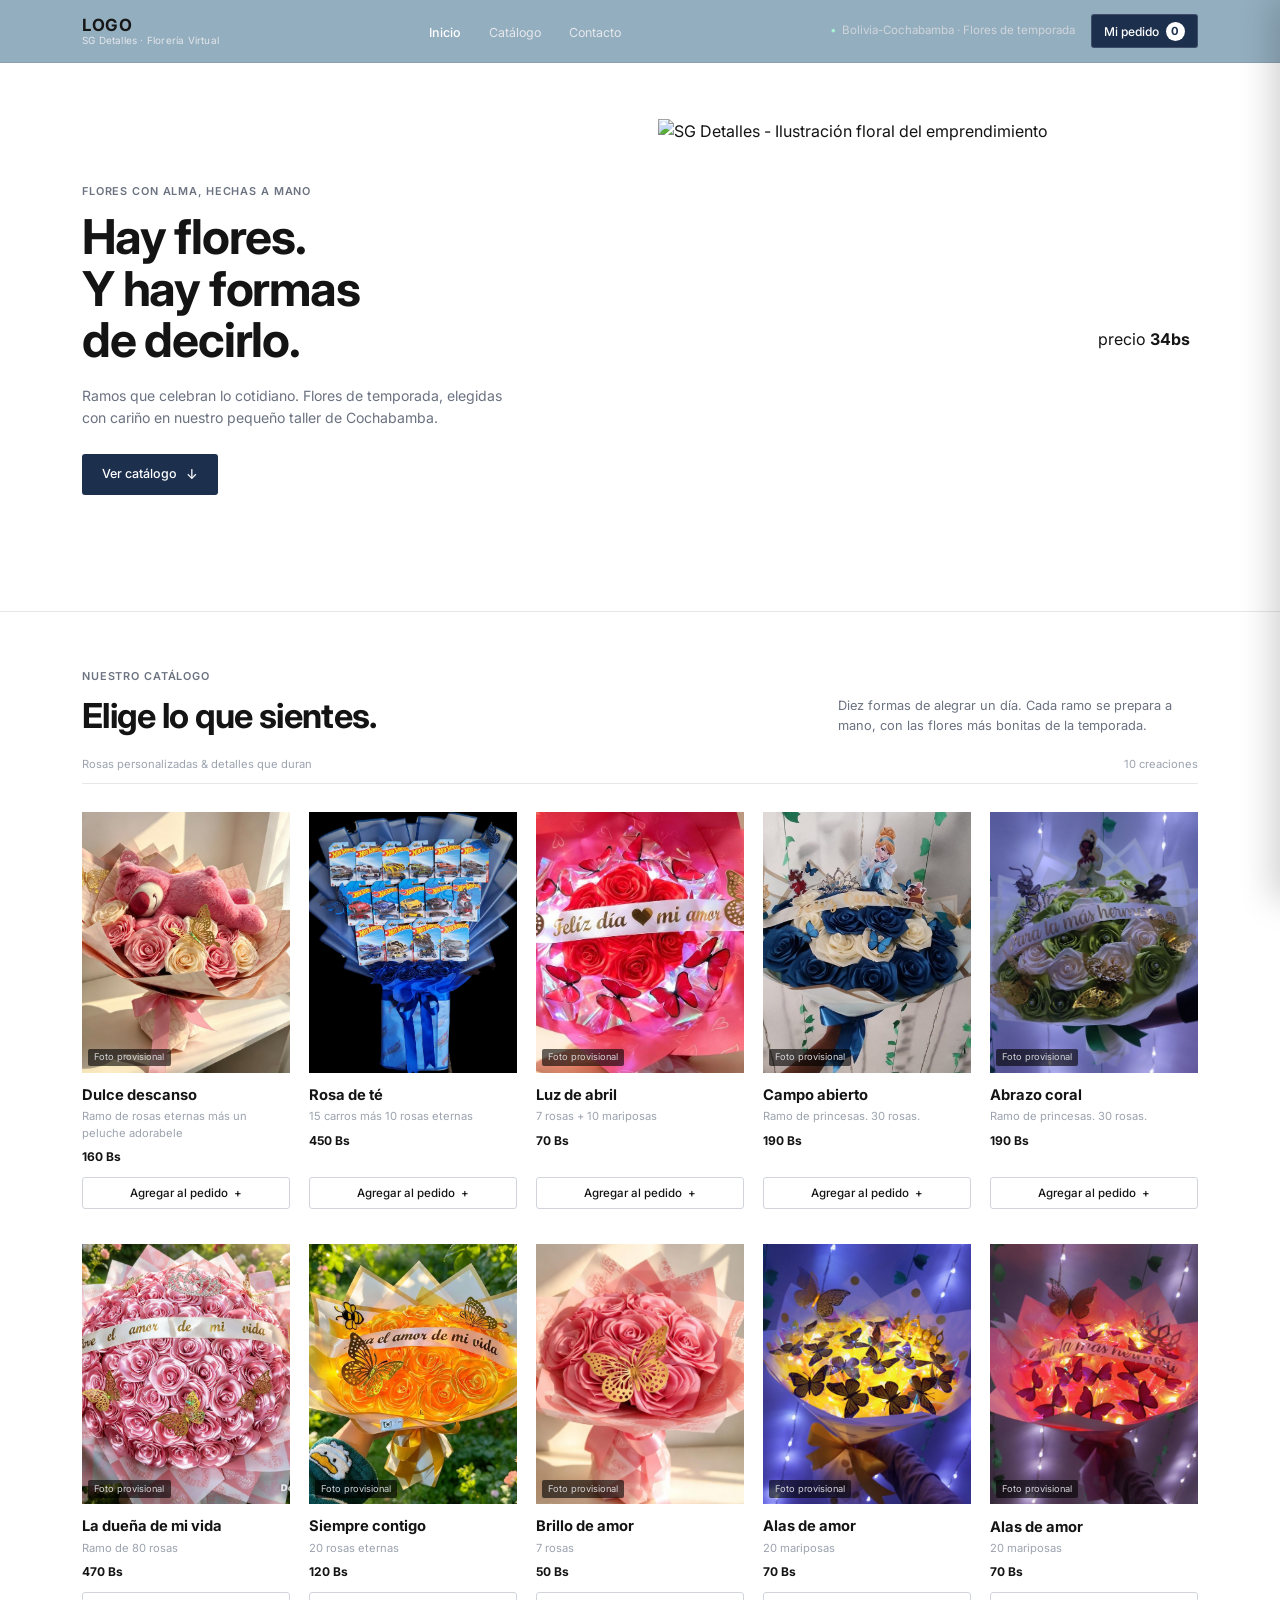
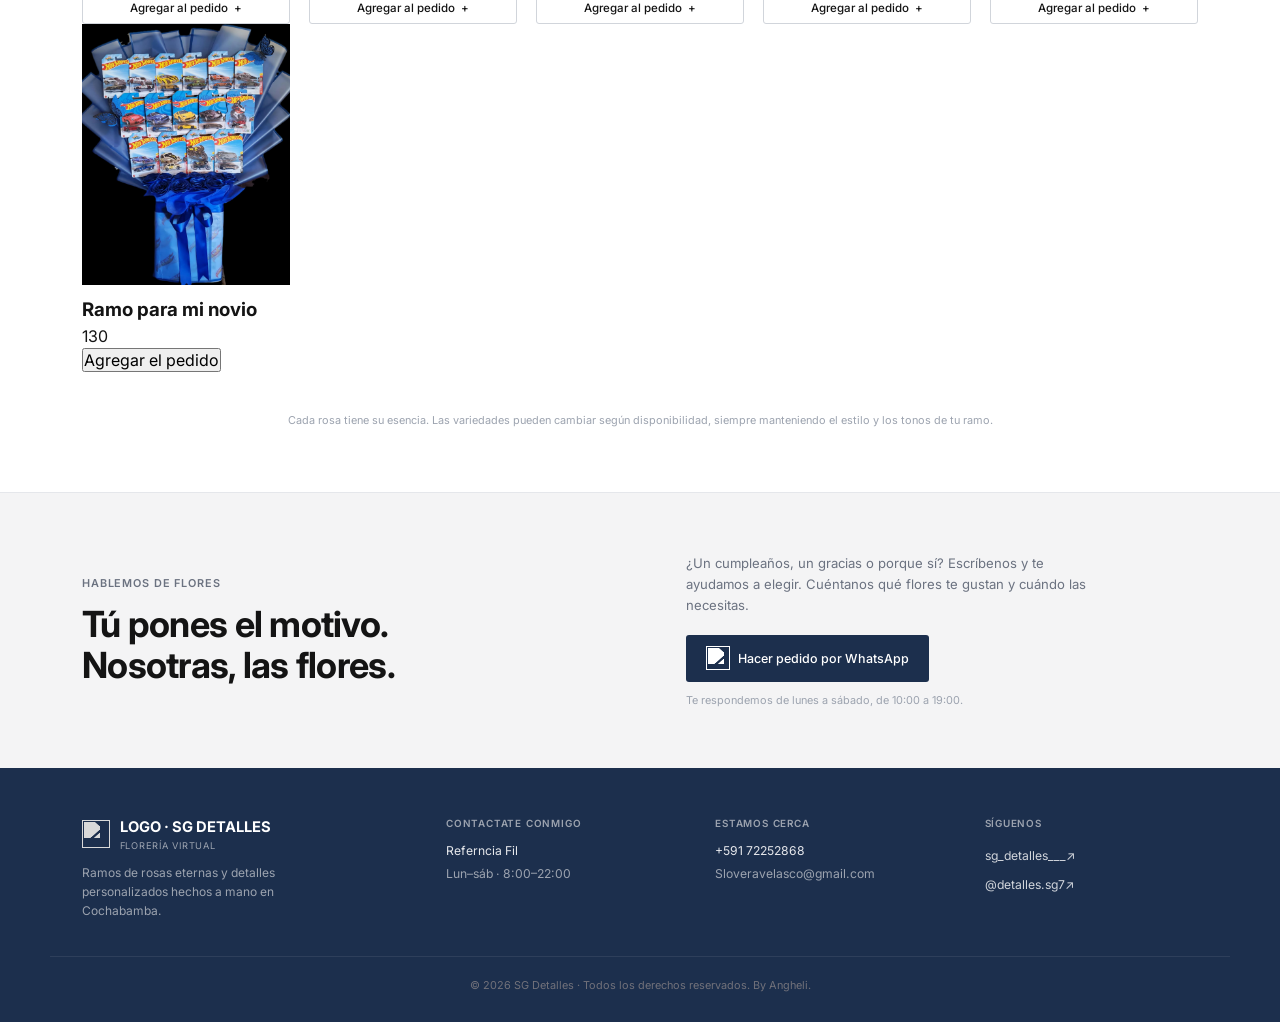
==== Index.html @ 56937136 "detalles" ====
<!DOCTYPE html>
<html lang="es">
<head>
  <meta charset="UTF-8" />
  <meta name="viewport" content="width=device-width, initial-scale=1.0" />
  <title>SG Detalles — Catálogo Floral y Detalles Personalizados</title>
  <meta
    name="description"
    content="Ramos que celebran lo cotidiano. Flores de temporada y detalles personalizados hechos a mano en nuestro pequeño taller de Cochabamba."
  />
  <!-- Tipografías Google Fonts limpias y elegantes acordes al diseño de Figma -->
  <link rel="preconnect" href="https://fonts.googleapis.com" />
  <link rel="preconnect" href="https://fonts.gstatic.com" crossorigin />
  <link
    href="https://fonts.googleapis.com/css2?family=Inter:wght@300;400;500;600;700&display=swap"
    rel="stylesheet"
  />
  <link rel="stylesheet" href="css/styles.css" />
</head>
<body>
  <!-- ================= ENCABEZADO ================= -->
  <header class="site-header">
    <div class="container header-inner">
      <a href="#inicio" class="brand-logo" aria-label="SG Detalles - Inicio">
        <span class="brand-icon" aria-hidden="true">
          <img src="assets/logo/logo.jpeg" alt="" width="40" height="40" />
        </span>
        <span class="brand-text">
          <strong class="brand-title">LOGO</strong>
          <small class="brand-subtitle">SG Detalles · Florería Virtual</small>
        </span>
      </a>

      <nav class="main-nav" aria-label="Navegación principal">
        <ul class="nav-list">
          <li><a href="#inicio" class="nav-link is-active">Inicio</a></li>
          <li><a href="#catalogo" class="nav-link">Catálogo</a></li>
          <li><a href="#contacto" class="nav-link">Contacto</a></li>
        </ul>
      </nav>

      <div class="header-right">
        <span class="header-location">
          <span class="location-dot" aria-hidden="true">•</span>
          <span class="location-full">Bolivia-Cochabamba · Flores de temporada</span>
          <span class="location-short">Cbba</span>
        </span>

        <button
          type="button"
          id="btn-abrir-pedido-header"
          class="btn-header-cart"
          aria-label="Abrir resumen del pedido actual"
        >
          <span>Mi pedido</span>
          <span id="contador-pedido-header" class="cart-badge">0</span>
        </button>
      </div>
    </div>
  </header>

  <main>
    <!-- ================= SECCIÓN PRINCIPAL (HERO) ================= -->
    <section id="inicio" class="hero-section">
      <div class="container hero-grid">
        <div class="hero-content">
          <p class="eyebrow-text">FLORES CON ALMA, HECHAS A MANO</p>
          <h1 class="hero-title">
            Hay flores.<br />
            Y hay formas<br />
            de decirlo.
          </h1>
          <p class="hero-description">
            Ramos que celebran lo cotidiano. Flores de temporada, elegidas con cariño en
            nuestro pequeño taller de Cochabamba.
          </p>
          <div class="hero-actions">
            <a href="#catalogo" class="btn-dark">
              <span>Ver catálogo</span>
              <span class="btn-arrow" aria-hidden="true">↓</span>
            </a>
          </div>
        </div>

        <div class="hero-visual">
          <div class="hero-illustration-frame">
            <img
              src="assets/.jpeg"
              alt="SG Detalles - Ilustración floral del emprendimiento"
              class="hero-illustration-img"
              width="100" height="100"
            />
          </div>
            <span>precio <b>34bs</b></span>          
        </div>
      </div>
    </section>
    

    <!-- ================= SECCIÓN DEL CATÁLOGO ================= -->
    <section id="catalogo" class="catalog-section">
      <div class="container">
        <div class="catalog-header">
          <div class="catalog-header-left">
            <p class="eyebrow-text">NUESTRO CATÁLOGO</p>
            <h2 class="section-title">Elige lo que sientes.</h2>
          </div>
          <p class="catalog-intro">
            Diez formas de alegrar un día. Cada ramo se prepara a mano, con las flores más
            bonitas de la temporada.
          </p>
        </div>

        <div class="catalog-meta-bar">
          <span>Rosas personalizadas &amp; detalles que duran</span>
          <span id="catalogo-total-creaciones">10 creaciones</span>
        </div>

        <!-- Cuadrícula de productos generada dinámicamente desde js/products.js -->
        <div id="grid-catalogo" class="catalog-grid" aria-live="polite">
                <article class="product-card" data-product-id="prod-1"="">
                    <div class="product-image-wrap">
                        <img src="/assets/amarillo.jpeg" alt="Arreglo flores amarillas" class="product-image" loading="lazy" width="40" height="40">
                    </div>
                    <div>
                        <h3>Ramo Primaveral</h3>
                        <p>Flores o Rosas amarillas mas la Dedicatoria</p>
                        <p>130</p>
                        <button>Agregar el pedido</button>
                    </div>
                </article>
        </div>
 <div id="grid-catalogo" class="catalog-grid" aria-live="polite">
                <article class="product-card" data-product-id="prod-1"="">
                    <div class="product-image-wrap">
                        <img src="/assets/autos.jpeg" alt="ramos Hotweelk" class="product-image" loading="lazy" width="40" height="40">
                    </div>
                    <div>
                        <h3>Ramo para mi novio</h3>
                        <p></p>
                        <p>130</p>
                        <button>Agregar el pedido</button>
                    </div>
                </article>
        </div>
        <p class="catalog-footnote">
          Cada rosa tiene su esencia. Las variedades pueden cambiar según disponibilidad,
          siempre manteniendo el estilo y los tonos de tu ramo.
        </p>
      </div>
    </section>

    <!-- ================= SECCIÓN DE CONTACTO ================= -->
    <section id="contacto" class="contact-section">
      <div class="container contact-grid">
        <div class="contact-left">
          <p class="eyebrow-text">HABLEMOS DE FLORES</p>
          <h2 class="section-title contact-title">
            Tú pones el motivo.<br />
            Nosotras, las flores.
          </h2>
        </div>

        <div class="contact-right">
          <p class="contact-description">
            ¿Un cumpleaños, un gracias o porque sí? Escríbenos y te ayudamos a elegir.
            Cuéntanos qué flores te gustan y cuándo las necesitas.
          </p>
          <button type="button" id="btn-contacto-whatsapp" class="btn-dark btn-whatsapp-cta">
            <img
              src="assets/whatsap_icon.svg"
              alt=""
              width="24"
              height="24"
              class="wa-icon-inline"
            />
            <span>Hacer pedido por WhatsApp</span>
          </button>
          <p class="contact-schedule-note">
            Te respondemos de lunes a sábado, de 10:00 a 19:00.
          </p>
        </div>
      </div>
    </section>
  </main>

  <!-- ================= FOOTER ================= -->
  <footer class="site-footer">
    <div class="container footer-grid">
      <div class="footer-col footer-brand-col">
        <div class="footer-logo">
          <img
            src="assets/logo/logo.png"
            alt=""
            width="28"
            height="28"
            class="footer-logo-icon"
          />
          <div>
            <strong class="footer-logo-title">LOGO · SG DETALLES</strong>
            <span class="footer-logo-sub">FLORERÍA VIRTUAL</span>
          </div>
        </div>
        <p class="footer-about">
          Ramos de rosas eternas y detalles personalizados hechos a mano en Cochabamba.
        </p>
      </div>

      <div class="footer-col">
        <h3 class="footer-heading">CONTACTATE CONMIGO</h3>
        <p id="footer-direccion" class="footer-text">Referencia "Fil Maxim"</p>
        <p id="footer-horario" class="footer-text footer-muted">A coordinación</p>
      </div>

      <div class="footer-col">
        <h3 class="footer-heading">ESTAMOS CERCA</h3>
        <p id="footer-telefono" class="footer-text">+591 73779628</p>
        <p id="footer-correo" class="footer-text footer-muted">Sloveravelasco@gmail.com</p>
      </div>

      <div class="footer-col">
        <h3 class="footer-heading">SÍGUENOS</h3>
        <ul class="footer-social-list">
          <li>
            <a href="https://www.instagram.com/sg_detalles___?dlrf=ZndmOXdodWR2bmZ1" class="footer-social-link">
              <span>sg_detalles___</span>
              <span aria-hidden="true">↗</span>
            </a>
          </li>
          
          <li>
            <a href="https://www.tiktok.com/@detalles.sg7?_r=1&_t=ZS-9B1BruqErVk" class="footer-social-link">
              <span>@detalles.sg7</span>
              <span aria-hidden="true">↗</span>
            </a>
          </li>
        </ul>
      </div>
    </div>

    <div class="container footer-bottom">
      <p>
        © 2026 SG Detalles · Todos los derechos reservados. By Angheli.
      </p>
    </div>
  </footer>

  <!-- ================= BARRA FLOTANTE RESUMEN RÁPIDO ================= -->
  <div id="barra-pedido-flotante" class="floating-order-bar" hidden>
    <div class="floating-order-info">
      <span id="contador-pedido-flotante" class="floating-count">0 productos</span>
      <span class="floating-divider">·</span>
      <strong id="total-pedido-flotante" class="floating-total">0 Bs</strong>
    </div>
    <button type="button" id="btn-abrir-pedido-flotante" class="btn-floating-open">
      Ver y personalizar pedido →
    </button>
  </div>

  <!-- ================= NOTIFICACIÓN DISCRETA (TOAST) ================= -->
  <div id="toast-confirmacion" class="toast-notification" role="status" aria-live="polite">
    <span id="toast-texto">Producto agregado al pedido</span>
    <button type="button" id="btn-toast-ver-pedido" class="btn-toast-action">
      Ver pedido
    </button>
  </div>

  <!-- ================= PANEL LATERAL: RESUMEN Y SOLICITUD DEL PEDIDO ================= -->
  <div id="panel-overlay" class="panel-overlay" aria-hidden="true"></div>

  <aside
    id="panel-pedido"
    class="order-drawer"
    aria-labelledby="titulo-panel-pedido"
    aria-hidden="true"
  >
    <div class="drawer-header">
      <div>
        <p class="eyebrow-text">SOLICITUD DE PEDIDO</p>
        <h2 id="titulo-panel-pedido" class="drawer-title">Tu selección de ramos</h2>
      </div>
      <button
        type="button"
        id="btn-cerrar-panel"
        class="btn-close-drawer"
        aria-label="Cerrar panel de pedido"
      >
        ✕
      </button>
    </div>

    <div class="drawer-body">
      <!-- Estado cuando no hay productos -->
      <div id="pedido-vacio-mensaje" class="empty-cart-box">
        <p class="empty-cart-title">Tu pedido está vacío por ahora.</p>
        <p class="empty-cart-sub">
          Explora el catálogo y pulsa «Agregar al pedido» en los ramos que más te gusten.
        </p>
      </div>

      <!-- Contenido activo cuando hay productos seleccionados -->
      <div id="bloque-contenido-pedido" hidden>
        <!-- B. Resumen de productos seleccionados -->
        <section class="drawer-section" aria-labelledby="subtitulo-productos">
          <div class="drawer-section-header">
            <h3 id="subtitulo-productos" class="drawer-section-title">
              1. Productos seleccionados
            </h3>
            <button type="button" id="btn-vaciar-pedido" class="btn-clear-cart">
              Vaciar todo
            </button>
          </div>

          <ul id="lista-items-pedido" class="cart-items-list"></ul>

          <div class="cart-subtotal-bar">
            <span>Total parcial estimado</span>
            <strong id="pedido-total-parcial" class="cart-total-amount">0 Bs</strong>
          </div>
        </section>

        <!-- C. Personalización del pedido (Campos opcionales) -->
        <section class="drawer-section" aria-labelledby="subtitulo-personalizacion">
          <h3 id="subtitulo-personalizacion" class="drawer-section-title">
            2. Personalización del pedido <span class="optional-tag">(Opcional)</span>
          </h3>

          <div class="form-group">
            <label for="input-dedicatoria" class="form-label">Elige una Dedicatoria<span class="optional-tag"> +10Bs adicionales</span></label>
            <select
              id="input-dedicatoria"
              class="form-control">
            <option value="feliz cumpleaños">
              FELIZ CUMPLEAÑOS
            </option>
            <option value="feliz aniversario">
              FELIZ ANIVERSARIO
            </option>
            <option value="quieres ser mi novia">
              ¿QUIERES SER MI NOVIA?
            </option>
            <option value="para mi princesa">
              PARA MI PRINCESA<p>&#128147;</p>
            </option>
            <option value="para la mas hermosa">
              PARA LAS MAS HERMOSA
            </option>
            <option value="para la niña mas bonita">
              PARA LA NIÑA MAS BONITA
            </option>
            <option value="feliz dia del amor">
              FELIZ DIA DEL AMOR<p>&#128147;</p>
            </option>
            <option value="felelicidades mi amor">
              FELICIDADES MI AMOR
            </option>
            <option value="te amo mi reyna">
              TE AMO MI REYNA<p>&#x2665;</p>
            </option>

    </select>
          </div>

          <div class="form-group">
            <label for="input-colores" class="form-label">Colores preferidos</label>
            <input
              type="text"
              id="input-colores"
              class="form-control"
              maxlength="120"
              placeholder="Ej. Tonos blancos, lila suave o pastel"
            />
          </div>

          <div class="form-group">
            <label for="input-observaciones" class="form-label">
              Observaciones o indicaciones especiales
            </label>
            <textarea
              id="input-observaciones"
              class="form-control"
              rows="2"
              maxlength="220"
              placeholder="Ej. Envoltura en papel kraft, evitar lirios..."
            ></textarea>
          </div>
        </section>

        <!-- D. Datos de solicitud -->
        <section class="drawer-section" aria-labelledby="subtitulo-datos-solicitud">
          <h3 id="subtitulo-datos-solicitud" class="drawer-section-title">
            3. Datos de entrega o recojo
          </h3>

          <div class="form-group">
            <label for="input-fecha-pedido" class="form-label">
              Fecha deseada del pedido
            </label>
            <input type="date" id="input-fecha-pedido" class="form-control" required />
            <p id="error-fecha-pedido" class="form-error-msg" hidden></p>
          </div>

          <div class="form-group">
            <span class="form-label">Modalidad preferida</span>
            <div class="modality-options" role="radiogroup" aria-label="Modalidad del pedido">
              <label class="radio-card">
                <input
                  type="radio"
                  name="modalidad-entrega"
                  value="Recojo en taller"
                  checked
                />
                <span>Recojo Correo</span>
              </label>
              <label class="radio-card">
                <input
                  type="radio"
                  name="modalidad-entrega"
                  value="Entrega a domicilio"
                />
                <span>Servicio delivery</span>
              </label>
            </div>
          </div>

          <div class="form-group">
            <label for="select-franja-horaria" class="form-label">
              Franja horaria preferida
            </label>
            <select id="select-franja-horaria" class="form-control">
              <option value="Mañana (10:00 - 13:00)">Previa coordiación</option>
              <option value="Mediodía / Tarde (13:00 - 16:00)">
                Mediodía / Tarde (13:00 - 16:00)
              </option>
              <option value="Final de la tarde (16:00 - 19:00)">
                Final de la tarde (16:00 - 19:00)
              </option>
            </select>
          </div>
        </section>

        <!-- E. Resumen de la solicitud y envío por WhatsApp -->
        <section class="drawer-section" aria-labelledby="subtitulo-resumen-wa">
          <h3 id="subtitulo-resumen-wa" class="drawer-section-title">
            4. Resumen de tu solicitud
          </h3>
          <pre id="vista-previa-solicitud" class="whatsapp-preview-box"></pre>

          <div class="order-disclaimer-box">
            <strong>Importante:</strong> El envío por WhatsApp representa una
            <em>solicitud de pedido</em>, no una compra confirmada ni una reserva
            garantizada. Nuestro tienda online confirmará disponibilidad de flores,
            personalizaciones, costo de entrega y precio final.
          </div>
        </section>
      </div>
    </div>

    <div class="drawer-footer">
      <button
        type="button"
        id="btn-enviar-whatsapp"
        class="btn-dark btn-send-whatsapp"
        disabled
      >
        <img
          src="assets/whatsap_icon.svg"
          alt=""
          width="18"
          height="18"
          class="wa-icon-inline"
        />
        <span>Enviar solicitud por WhatsApp</span>
      </button>
    </div>
  </aside>

  <!-- Scripts modulares en Vanilla JavaScript -->
  <script src="js/products.js"></script>
  <script src="js/cart.js"></script>
  <script src="js/main.js"></script>
</body>
</html>
---- css/styles.css ----
:root {
  --color-bg: #ffffff;
  --color-bg-soft: #f4f4f5;
  --color-header-desktop: #93aebf;
  --color-header-mobile: #c8c8c8;
  --color-footer: #1c2f4d;
  --color-dark: #1c2f4d;
  --color-dark-hover: #232c3d;
  --color-text: #141414;
  --color-text-muted: #6b7280;
  --color-text-light: #9ca3af;
  --color-border: #e5e7eb;
  --color-border-strong: #d1d5db;
  --color-accent-green: #1f6f54;
  --color-danger: #b91c1c;

  --font-main: "Inter", -apple-system, BlinkMacSystemFont, "Segoe UI", Roboto, sans-serif;
  --container-max: 1180px;
  --radius-sm: 3px;
  --radius-md: 6px;
  --shadow-soft: 0 8px 24px rgba(17, 22, 31, 0.08);
  --shadow-drawer: -8px 0 32px rgba(0, 0, 0, 0.18);
}

*,
*::before,
*::after {
  box-sizing: border-box;
  margin: 0;
  padding: 0;
}

html {
  scroll-behavior: smooth;
  font-size: 16px;
}

body {
  font-family: var(--font-main);
  color: var(--color-text);
  background-color: var(--color-bg);
  line-height: 1.5;
  -webkit-font-smoothing: antialiased;
}

body.no-scroll {
  overflow: hidden;
}

img {
  max-width: 100%;
  display: block;
}

a {
  color: inherit;
  text-decoration: none;
}

button,
input,
textarea,
select {
  font-family: inherit;
  font-size: inherit;
}

.container {
  width: 100%;
  max-width: var(--container-max);
  margin: 0 auto;
  padding: 0 2rem;
}

.eyebrow-text {
  font-size: 0.68rem;
  font-weight: 600;
  letter-spacing: 0.08em;
  text-transform: uppercase;
  color: var(--color-text-muted);
  margin-bottom: 0.75rem;
}

/* ==========================================================================
   ENCABEZADO (HEADER)
   ========================================================================== */

.site-header {
  background-color: var(--color-header-desktop);
  color: #ffffff;
  position: sticky;
  top: 0;
  z-index: 40;
  border-bottom: 1px solid rgba(0, 0, 0, 0.08);
}

.header-inner {
  display: flex;
  align-items: center;
  justify-content: space-between;
  min-height: 62px;
  gap: 1.25rem;
}

.brand-logo {
  display: inline-flex;
  align-items: center;
  gap: 0.6rem;
}

.brand-icon {
  display: none;
  width: 30px;
  height: 30px;
  border-radius: 4px;
  background-color: rgba(255, 255, 255, 0.65);
  align-items: center;
  justify-content: center;
}

.brand-text {
  display: flex;
  flex-direction: column;
  line-height: 1.1;
}

.brand-title {
  font-size: 1.05rem;
  font-weight: 700;
  letter-spacing: 0.03em;
  color: #161616;
}

.brand-subtitle {
  font-size: 0.62rem;
  color: #e5e7eb;
  letter-spacing: 0.02em;
}

.nav-list {
  list-style: none;
  display: flex;
  align-items: center;
  gap: 1.75rem;
}

.nav-link {
  font-size: 0.78rem;
  font-weight: 400;
  color: #e5e7eb;
  transition: color 0.2s ease;
  padding: 0.25rem 0;
}

.nav-link:hover,
.nav-link.is-active {
  color: #ffffff;
  font-weight: 500;
}

.header-right {
  display: flex;
  align-items: center;
  gap: 1rem;
}

.header-location {
  font-size: 0.72rem;
  color: #d1d5db;
  display: inline-flex;
  align-items: center;
  gap: 0.35rem;
}

.location-dot {
  color: #a7f3d0;
}

.location-short {
  display: none;
}

.btn-header-cart {
  display: inline-flex;
  align-items: center;
  gap: 0.45rem;
  background-color: var(--color-dark);
  color: #ffffff;
  border: 1px solid rgba(255, 255, 255, 0.15);
  border-radius: var(--radius-sm);
  padding: 0.4rem 0.75rem;
  font-size: 0.75rem;
  font-weight: 500;
  cursor: pointer;
  transition: background-color 0.2s ease, transform 0.15s ease;
}

.btn-header-cart:hover {
  background-color: var(--color-dark-hover);
}

.cart-badge {
  background-color: #ffffff;
  color: var(--color-dark);
  font-size: 0.7rem;
  font-weight: 700;
  min-width: 19px;
  height: 19px;
  border-radius: 999px;
  display: inline-flex;
  align-items: center;
  justify-content: center;
  padding: 0 0.3rem;
}

/* ==========================================================================
   BOTONES GENERALES
   ========================================================================== */

.btn-dark {
  display: inline-flex;
  align-items: center;
  justify-content: center;
  gap: 0.55rem;
  background-color: var(--color-dark);
  color: #ffffff;
  border: none;
  border-radius: var(--radius-sm);
  padding: 0.72rem 1.25rem;
  font-size: 0.78rem;
  font-weight: 500;
  cursor: pointer;
  transition: background-color 0.2s ease, transform 0.15s ease;
}

.btn-dark:hover:not(:disabled) {
  background-color: var(--color-dark-hover);
}

.btn-dark:disabled {
  opacity: 0.5;
  cursor: not-allowed;
}

.btn-arrow {
  font-size: 0.85rem;
  line-height: 1;
}

.wa-icon-inline {
  filter: brightness(0) invert(1);
}

/* ==========================================================================
   SECCIÓN PRINCIPAL (HERO)
   ========================================================================== */

.hero-section {
  padding: 3.5rem 0 3.25rem;
  border-bottom: 1px solid var(--color-border);
  background-color: #ffffff;
}

.hero-grid {
  display: grid;
  grid-template-columns: 1fr 1.05fr;
  align-items: center;
  gap: 3rem;
}

.hero-content {
  max-width: 440px;
}

.hero-title {
  font-size: clamp(2.1rem, 3.8vw, 3rem);
  font-weight: 700;
  line-height: 1.08;
  letter-spacing: -0.025em;
  color: var(--color-text);
  margin-bottom: 1.15rem;
}

.hero-description {
  font-size: 0.88rem;
  color: var(--color-text-muted);
  line-height: 1.6;
  margin-bottom: 1.5rem;
}

.hero-visual {
  display: flex;
  justify-content: center;
  align-items: center;
}

.hero-illustration-frame {
  width: 100%;
  max-width: 440px;
  display: flex;
  justify-content: center;
  align-items: center;
}

.hero-illustration-img {
  width: 100%;
  height: auto;
  object-fit: contain;
}

/* ==========================================================================
   SECCIÓN DEL CATÁLOGO
   ========================================================================== */

.catalog-section {
  padding: 3.5rem 0 4rem;
  background-color: #ffffff;
}

.catalog-header {
  display: flex;
  align-items: flex-end;
  justify-content: space-between;
  gap: 2rem;
  margin-bottom: 1.25rem;
}

.section-title {
  font-size: clamp(1.65rem, 2.8vw, 2.15rem);
  font-weight: 700;
  letter-spacing: -0.02em;
  line-height: 1.15;
  color: var(--color-text);
}

.catalog-intro {
  max-width: 360px;
  font-size: 0.8rem;
  color: var(--color-text-muted);
  line-height: 1.55;
}

.catalog-meta-bar {
  display: flex;
  align-items: center;
  justify-content: space-between;
  padding-bottom: 0.65rem;
  margin-bottom: 1.75rem;
  border-bottom: 1px solid var(--color-border);
  font-size: 0.7rem;
  color: var(--color-text-light);
}

/* Cuadrícula de 5 columnas en escritorio (fiel a la captura de Figma) */
.catalog-grid {
  display: grid;
  grid-template-columns: repeat(5, minmax(0, 1fr));
  column-gap: 1.15rem;
  row-gap: 2.15rem;
}

.product-card {
  display: flex;
  flex-direction: column;
}

.product-image-wrap {
  position: relative;
  width: 100%;
  aspect-ratio: 4 / 5;
  background-color: #0a0a0a;
  overflow: hidden;
  margin-bottom: 0.7rem;
}

.product-image {
  width: 100%;
  height: 100%;
  object-fit: cover;
  transition: transform 0.35s ease;
}

.product-card:hover .product-image {
  transform: scale(1.03);
}

.product-in-cart-badge {
  position: absolute;
  top: 0.5rem;
  right: 0.5rem;
  background-color: rgba(17, 22, 31, 0.88);
  color: #ffffff;
  font-size: 0.65rem;
  font-weight: 600;
  padding: 0.2rem 0.48rem;
  border-radius: 3px;
  border: 1px solid rgba(255, 255, 255, 0.2);
}

.provisional-photo-tag {
  position: absolute;
  bottom: 0.4rem;
  left: 0.4rem;
  background-color: rgba(0, 0, 0, 0.6);
  color: #d4d4d8;
  font-size: 0.58rem;
  padding: 0.12rem 0.38rem;
  border-radius: 2px;
  pointer-events: none;
}

.product-info {
  display: flex;
  flex-direction: column;
  flex-grow: 1;
}

.product-name {
  font-size: 0.92rem;
  font-weight: 700;
  color: var(--color-text);
  margin-bottom: 0.15rem;
}

.product-desc {
  font-size: 0.7rem;
  color: var(--color-text-light);
  margin-bottom: 0.4rem;
}

.product-price {
  font-size: 0.75rem;
  font-weight: 700;
  color: var(--color-text);
  margin-bottom: 0.65rem;
}

.btn-add-product {
  margin-top: auto;
  width: 100%;
  display: inline-flex;
  align-items: center;
  justify-content: center;
  gap: 0.35rem;
  padding: 0.52rem 0.65rem;
  background-color: #ffffff;
  color: var(--color-text);
  border: 1px solid var(--color-border-strong);
  border-radius: var(--radius-sm);
  font-size: 0.72rem;
  font-weight: 500;
  cursor: pointer;
  transition: background-color 0.18s ease, border-color 0.18s ease, color 0.18s ease;
}

.btn-add-product:hover {
  background-color: var(--color-dark);
  border-color: var(--color-dark);
  color: #ffffff;
}

.btn-add-product.is-added {
  background-color: var(--color-accent-green);
  border-color: var(--color-accent-green);
  color: #ffffff;
}

.catalog-footnote {
  margin-top: 2.5rem;
  text-align: center;
  font-size: 0.68rem;
  color: var(--color-text-light);
}

/* ==========================================================================
   SECCIÓN DE CONTACTO
   ========================================================================== */

.contact-section {
  background-color: var(--color-bg-soft);
  padding: 3.75rem 0;
  border-top: 1px solid var(--color-border);
}

.contact-grid {
  display: grid;
  grid-template-columns: 1.1fr 1fr;
  align-items: center;
  gap: 2.5rem;
}

.contact-title {
  font-size: clamp(1.7rem, 2.9vw, 2.25rem);
}

.contact-description {
  font-size: 0.82rem;
  color: var(--color-text-muted);
  line-height: 1.6;
  margin-bottom: 1.15rem;
  max-width: 420px;
}

.btn-whatsapp-cta {
  margin-bottom: 0.65rem;
}

.contact-schedule-note {
  font-size: 0.68rem;
  color: var(--color-text-light);
}

/* ==========================================================================
   FOOTER
   ========================================================================== */

.site-footer {
  background-color: var(--color-footer);
  color: #d48d91;
  padding: 3rem 0 1.75rem;
}

.footer-grid {
  display: grid;
  grid-template-columns: 1.4fr 1fr 1fr 0.9fr;
  gap: 2rem;
  padding-bottom: 2.25rem;
  border-bottom: 1px solid rgba(255, 255, 255, 0.08);
}

.footer-logo {
  display: flex;
  align-items: center;
  gap: 0.6rem;
  margin-bottom: 0.75rem;
}

.footer-logo-icon {
  filter: brightness(0) invert(0.85);
}

.footer-logo-title {
  display: block;
  font-size: 0.92rem;
  font-weight: 700;
  color: #ffffff;
}

.footer-logo-sub {
  display: block;
  font-size: 0.58rem;
  letter-spacing: 0.08em;
  color: #9ca3af;
}

.footer-about {
  font-size: 0.75rem;
  color: #9ca3af;
  max-width: 260px;
  line-height: 1.55;
}

.footer-heading {
  font-size: 0.62rem;
  font-weight: 600;
  letter-spacing: 0.08em;
  text-transform: uppercase;
  color: #9ca3af;
  margin-bottom: 0.65rem;
}

.footer-text {
  font-size: 0.76rem;
  color: #e5e7eb;
  margin-bottom: 0.3rem;
}

.footer-muted {
  color: #9ca3af;
}

.footer-social-list {
  list-style: none;
  display: flex;
  flex-direction: column;
  gap: 0.35rem;
}

.footer-social-link {
  display: inline-flex;
  align-items: center;
  justify-content: space-between;
  max-width: 170px;
  font-size: 0.76rem;
  color: #d1d5db;
  transition: color 0.2s ease;
}

.footer-social-link:hover {
  color: #ffffff;
}

.footer-bottom {
  padding-top: 1.25rem;
  font-size: 0.68rem;
  color: #71717a;
  text-align: center;
}

/* ==========================================================================
   BARRA FLOTANTE Y TOAST DE CONFIRMACIÓN
   ========================================================================== */

.floating-order-bar {
  position: fixed;
  bottom: 1.15rem;
  left: 50%;
  transform: translateX(-50%);
  z-index: 45;
  background-color: var(--color-dark);
  color: #ffffff;
  border-radius: 999px;
  padding: 0.55rem 0.75rem 0.55rem 1.15rem;
  display: flex;
  align-items: center;
  gap: 1rem;
  box-shadow: 0 10px 30px rgba(0, 0, 0, 0.26);
  border: 1px solid rgba(255, 255, 255, 0.14);
}

.floating-order-bar[hidden] {
  display: none !important;
}

.floating-order-info {
  display: flex;
  align-items: center;
  gap: 0.45rem;
  font-size: 0.8rem;
}

.btn-floating-open {
  background-color: #ffffff;
  color: var(--color-dark);
  border: none;
  border-radius: 999px;
  padding: 0.42rem 0.9rem;
  font-size: 0.75rem;
  font-weight: 600;
  cursor: pointer;
  transition: background-color 0.2s ease;
}

.btn-floating-open:hover {
  background-color: #e5e7eb;
}

.toast-notification {
  position: fixed;
  bottom: 4.5rem;
  right: 1.5rem;
  z-index: 60;
  background-color: #18181b;
  color: #ffffff;
  padding: 0.65rem 0.95rem;
  border-radius: var(--radius-md);
  box-shadow: var(--shadow-soft);
  display: flex;
  align-items: center;
  gap: 0.85rem;
  font-size: 0.78rem;
  opacity: 0;
  pointer-events: none;
  transform: translateY(10px);
  transition: opacity 0.22s ease, transform 0.22s ease;
}

.toast-notification.is-visible {
  opacity: 1;
  pointer-events: auto;
  transform: translateY(0);
}

.btn-toast-action {
  background: transparent;
  border: 1px solid rgba(255, 255, 255, 0.35);
  color: #ffffff;
  border-radius: var(--radius-sm);
  padding: 0.22rem 0.55rem;
  font-size: 0.72rem;
  font-weight: 600;
  cursor: pointer;
}

/* ==========================================================================
   PANEL LATERAL (DRAWER) DE RESUMEN Y PERSONALIZACIÓN DEL PEDIDO
   ========================================================================== */

.panel-overlay {
  position: fixed;
  inset: 0;
  background-color: rgba(17, 22, 31, 0.48);
  z-index: 70;
  opacity: 0;
  pointer-events: none;
  transition: opacity 0.25s ease;
}

.panel-overlay.is-visible {
  opacity: 1;
  pointer-events: auto;
}

.order-drawer {
  position: fixed;
  top: 0;
  right: 0;
  width: 100%;
  max-width: 460px;
  height: 100vh;
  height: 100dvh;
  background-color: #ffffff;
  z-index: 80;
  box-shadow: var(--shadow-drawer);
  display: flex;
  flex-direction: column;
  transform: translateX(100%);
  transition: transform 0.28s cubic-bezier(0.16, 1, 0.3, 1);
}

.order-drawer.is-open {
  transform: translateX(0);
}

.drawer-header {
  padding: 1.25rem 1.5rem;
  border-bottom: 1px solid var(--color-border);
  display: flex;
  align-items: center;
  justify-content: space-between;
}

.drawer-header .eyebrow-text {
  margin-bottom: 0.2rem;
}

.drawer-title {
  font-size: 1.2rem;
  font-weight: 700;
}

.btn-close-drawer {
  width: 34px;
  height: 34px;
  border-radius: 50%;
  border: 1px solid var(--color-border);
  background-color: #ffffff;
  color: var(--color-text);
  font-size: 0.9rem;
  cursor: pointer;
  display: inline-flex;
  align-items: center;
  justify-content: center;
}

.btn-close-drawer:hover {
  background-color: var(--color-bg-soft);
}

.drawer-body {
  padding: 1.25rem 1.5rem;
  overflow-y: auto;
  flex: 1;
}

.empty-cart-box {
  text-align: center;
  padding: 3rem 1rem;
  border: 1px dashed var(--color-border-strong);
  border-radius: var(--radius-md);
}

.empty-cart-title {
  font-weight: 600;
  font-size: 0.95rem;
  margin-bottom: 0.4rem;
}

.empty-cart-sub {
  font-size: 0.8rem;
  color: var(--color-text-muted);
  margin-bottom: 1rem;
}

.btn-outline-secondary {
  display: inline-flex;
  align-items: center;
  justify-content: center;
  padding: 0.5rem 1rem;
  border: 1px solid var(--color-border-strong);
  border-radius: var(--radius-sm);
  font-size: 0.76rem;
  font-weight: 600;
  color: var(--color-text);
  background-color: #ffffff;
  transition: background-color 0.2s ease, border-color 0.2s ease;
}

.btn-outline-secondary:hover {
  background-color: var(--color-bg-soft);
  border-color: var(--color-dark);
}

.drawer-section {
  margin-bottom: 1.65rem;
  padding-bottom: 1.4rem;
  border-bottom: 1px solid var(--color-border);
}

.drawer-section:last-child {
  margin-bottom: 0.5rem;
  border-bottom: none;
}

.drawer-section-header {
  display: flex;
  align-items: center;
  justify-content: space-between;
  margin-bottom: 0.85rem;
}

.drawer-section-title {
  font-size: 0.86rem;
  font-weight: 700;
  color: var(--color-text);
  margin-bottom: 0.85rem;
}

.drawer-section-header .drawer-section-title {
  margin-bottom: 0;
}

.optional-tag {
  font-weight: 400;
  font-size: 0.74rem;
  color: var(--color-text-muted);
}

.btn-clear-cart {
  background: none;
  border: none;
  color: var(--color-danger);
  font-size: 0.74rem;
  font-weight: 500;
  cursor: pointer;
  text-decoration: underline;
}

.cart-items-list {
  list-style: none;
  display: flex;
  flex-direction: column;
  gap: 0.85rem;
}

.cart-item {
  display: grid;
  grid-template-columns: 56px 1fr;
  gap: 0.75rem;
  padding: 0.65rem;
  border: 1px solid var(--color-border);
  border-radius: var(--radius-md);
  background-color: #fafafa;
}

.cart-item-img {
  width: 56px;
  height: 68px;
  object-fit: cover;
  border-radius: var(--radius-sm);
  background-color: #0a0a0a;
}

.cart-item-header {
  display: flex;
  align-items: flex-start;
  justify-content: space-between;
  gap: 0.5rem;
}

.cart-item-title {
  font-size: 0.85rem;
  font-weight: 700;
}

.btn-remove-item {
  background: none;
  border: none;
  color: var(--color-text-muted);
  font-size: 0.7rem;
  cursor: pointer;
}

.btn-remove-item:hover {
  color: var(--color-danger);
  text-decoration: underline;
}

.cart-item-unit-price {
  font-size: 0.72rem;
  color: var(--color-text-muted);
  margin: 0.15rem 0 0.45rem;
}

.cart-item-controls-row {
  display: flex;
  align-items: center;
  justify-content: space-between;
  gap: 0.5rem;
}

.quantity-controls {
  display: inline-flex;
  align-items: center;
  border: 1px solid var(--color-border-strong);
  border-radius: var(--radius-sm);
  background-color: #ffffff;
}

.btn-qty {
  width: 28px;
  height: 26px;
  border: none;
  background: transparent;
  font-size: 0.9rem;
  font-weight: 600;
  cursor: pointer;
  color: var(--color-text);
}

.btn-qty:hover {
  background-color: var(--color-bg-soft);
}

.qty-value {
  min-width: 26px;
  text-align: center;
  font-size: 0.78rem;
  font-weight: 600;
}

.cart-item-subtotal {
  font-size: 0.76rem;
  color: var(--color-text);
}

.cart-subtotal-bar {
  margin-top: 1rem;
  padding: 0.75rem 0.9rem;
  background-color: var(--color-bg-soft);
  border-radius: var(--radius-md);
  display: flex;
  align-items: center;
  justify-content: space-between;
  font-size: 0.85rem;
}

.cart-total-amount {
  font-size: 1.05rem;
  font-weight: 700;
}

/* Formulario de personalización y solicitud */
.form-group {
  margin-bottom: 0.9rem;
}

.form-label {
  display: block;
  font-size: 0.76rem;
  font-weight: 600;
  color: var(--color-text);
  margin-bottom: 0.35rem;
}

.form-control {
  width: 100%;
  padding: 0.55rem 0.7rem;
  border: 1px solid var(--color-border-strong);
  border-radius: var(--radius-sm);
  font-size: 0.8rem;
  color: var(--color-text);
  background-color: #ffffff;
}

.form-control:focus {
  outline: none;
  border-color: var(--color-dark);
}

.form-error-msg {
  margin-top: 0.3rem;
  font-size: 0.72rem;
  color: var(--color-danger);
}

.modality-options {
  display: grid;
  grid-template-columns: 1fr 1fr;
  gap: 0.6rem;
}

.radio-card {
  display: flex;
  align-items: center;
  gap: 0.45rem;
  padding: 0.55rem 0.65rem;
  border: 1px solid var(--color-border-strong);
  border-radius: var(--radius-sm);
  font-size: 0.76rem;
  cursor: pointer;
  background-color: #ffffff;
}

.whatsapp-preview-box {
  white-space: pre-wrap;
  word-break: break-word;
  background-color: #f8fafc;
  border: 1px solid var(--color-border);
  border-radius: var(--radius-md);
  padding: 0.8rem;
  font-family: var(--font-main);
  font-size: 0.73rem;
  color: #334155;
  line-height: 1.5;
  margin-bottom: 0.85rem;
}

.order-disclaimer-box {
  background-color: #fffbeb;
  border: 1px solid #fde68a;
  color: #92400e;
  border-radius: var(--radius-md);
  padding: 0.7rem 0.85rem;
  font-size: 0.72rem;
  line-height: 1.45;
}

.drawer-footer {
  padding: 1rem 1.5rem;
  border-top: 1px solid var(--color-border);
  background-color: #ffffff;
  display: flex;
  flex-direction: column;
  gap: 0.55rem;
}

.drawer-footer-error {
  margin: 0 0 0.2rem;
  text-align: center;
  font-weight: 500;
}

.btn-send-whatsapp {
  width: 100%;
  padding: 0.85rem 1rem;
  font-size: 0.84rem;
}

.btn-continue-shopping {
  width: 100%;
  padding: 0.55rem 0.9rem;
  background-color: transparent;
  color: var(--color-text-muted);
  border: 1px solid var(--color-border);
  border-radius: var(--radius-sm);
  font-size: 0.76rem;
  font-weight: 500;
  cursor: pointer;
  transition: background-color 0.18s ease, color 0.18s ease;
}

.btn-continue-shopping:hover {
  background-color: var(--color-bg-soft);
  color: var(--color-text);
}

/* ==========================================================================
   DISEÑO RESPONSIVE (TABLET Y MÓVIL — FIEL A LAS DOS VISTAS DE FIGMA)
   ========================================================================== */

@media (max-width: 1024px) {
  .catalog-grid {
    grid-template-columns: repeat(3, minmax(0, 1fr));
  }
}

@media (max-width: 768px) {
  .container {
    padding: 0 1.15rem;
  }

  /* Encabezado compacto en móvil (2 filas como en el diseño móvil de Figma) */
  .site-header {
    background-color: var(--color-header-mobile);
    color: var(--color-text);
  }

  .header-inner {
    flex-wrap: wrap;
    padding: 0.65rem 1.15rem;
    gap: 0.55rem;
  }

  .brand-icon {
    display: inline-flex;
  }

  .brand-subtitle {
    color: #4b5563;
    text-transform: uppercase;
    font-size: 0.55rem;
  }

  .header-right {
    margin-left: auto;
    gap: 0.65rem;
  }

  .header-location {
    color: #374151;
  }

  .location-dot,
  .location-full {
    display: none;
  }

  .location-short {
    display: inline;
    font-weight: 500;
  }

  .main-nav {
    order: 3;
    width: 100%;
    border-top: 1px solid rgba(0, 0, 0, 0.1);
    padding-top: 0.45rem;
  }

  .nav-list {
    justify-content: space-between;
    gap: 0.5rem;
  }

  .nav-link {
    color: #374151;
    font-size: 0.76rem;
  }

  .nav-link.is-active,
  .nav-link:hover {
    color: #000000;
    font-weight: 600;
  }

  /* Hero apilado verticalmente en móvil */
  .hero-section {
    padding: 2.25rem 0 2rem;
  }

  .hero-grid {
    grid-template-columns: 1fr;
    gap: 2rem;
  }

  /* Catálogo en 2 columnas en móvil como muestra la captura derecha de Figma */
  .catalog-section {
    padding: 2.5rem 0 3rem;
  }

  .catalog-header {
    flex-direction: column;
    align-items: flex-start;
    gap: 0.65rem;
  }

  .catalog-grid {
    grid-template-columns: repeat(2, minmax(0, 1fr));
    column-gap: 0.85rem;
    row-gap: 1.65rem;
  }

  .btn-add-product {
    padding: 0.58rem 0.45rem;
    font-size: 0.7rem;
  }

  /* Contacto y Footer apilados verticalmente en móvil */
  .contact-grid {
    grid-template-columns: 1fr;
    gap: 1.5rem;
  }

  .footer-grid {
    grid-template-columns: 1fr;
    gap: 1.6rem;
  }

  .floating-order-bar {
    width: calc(100% - 1.5rem);
    justify-content: space-between;
    bottom: 0.75rem;
  }

  .toast-notification {
    left: 1rem;
    right: 1rem;
    bottom: 4.25rem;
    justify-content: space-between;
  }
}

@media (max-width: 360px) {
  .catalog-grid {
    grid-template-columns: 1fr;
  }

  .modality-options {
    grid-template-columns: 1fr;
  }
}
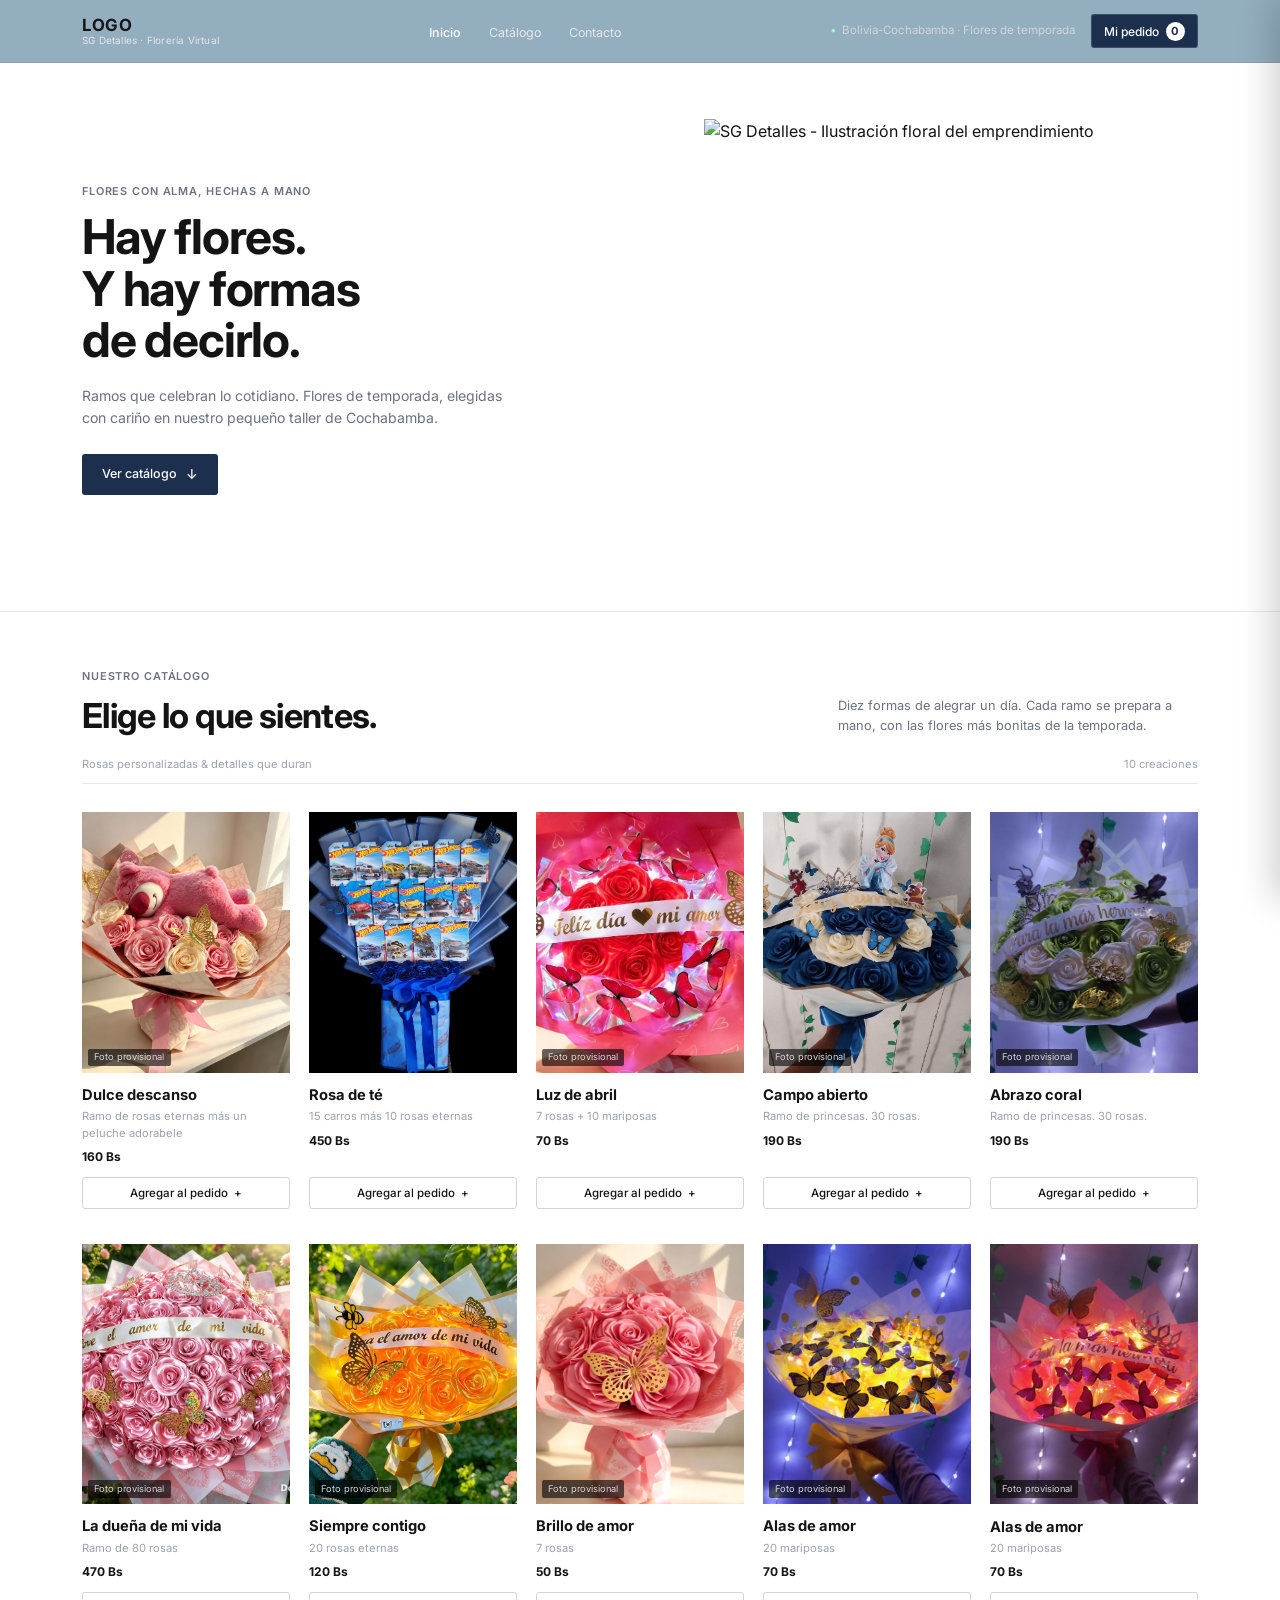
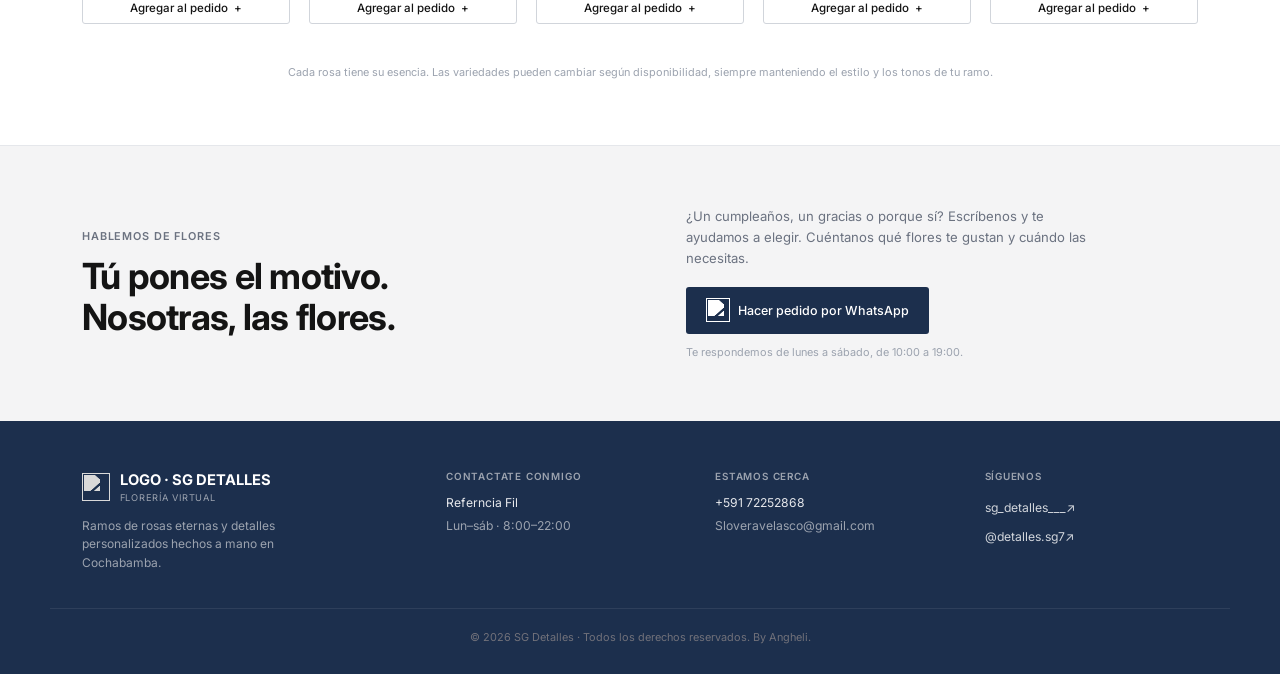
==== commit bb366fe3: "Merge pull request #1 from lorena397/luis Add changes in html and js" ====
--- a/Index.html
+++ b/Index.html
@@ -90,9 +90,7 @@
               class="hero-illustration-img"
               width="100" height="100"
             />
-          </div>
-            <span>precio <b>34bs</b></span>          
-        </div>
+          
       </div>
     </section>
     
@@ -131,17 +129,7 @@
                 </article>
         </div>
  <div id="grid-catalogo" class="catalog-grid" aria-live="polite">
-                <article class="product-card" data-product-id="prod-1"="">
-                    <div class="product-image-wrap">
-                        <img src="/assets/autos.jpeg" alt="ramos Hotweelk" class="product-image" loading="lazy" width="40" height="40">
-                    </div>
-                    <div>
-                        <h3>Ramo para mi novio</h3>
-                        <p></p>
-                        <p>130</p>
-                        <button>Agregar el pedido</button>
-                    </div>
-                </article>
+               
         </div>
         <p class="catalog-footnote">
           Cada rosa tiene su esencia. Las variedades pueden cambiar según disponibilidad,
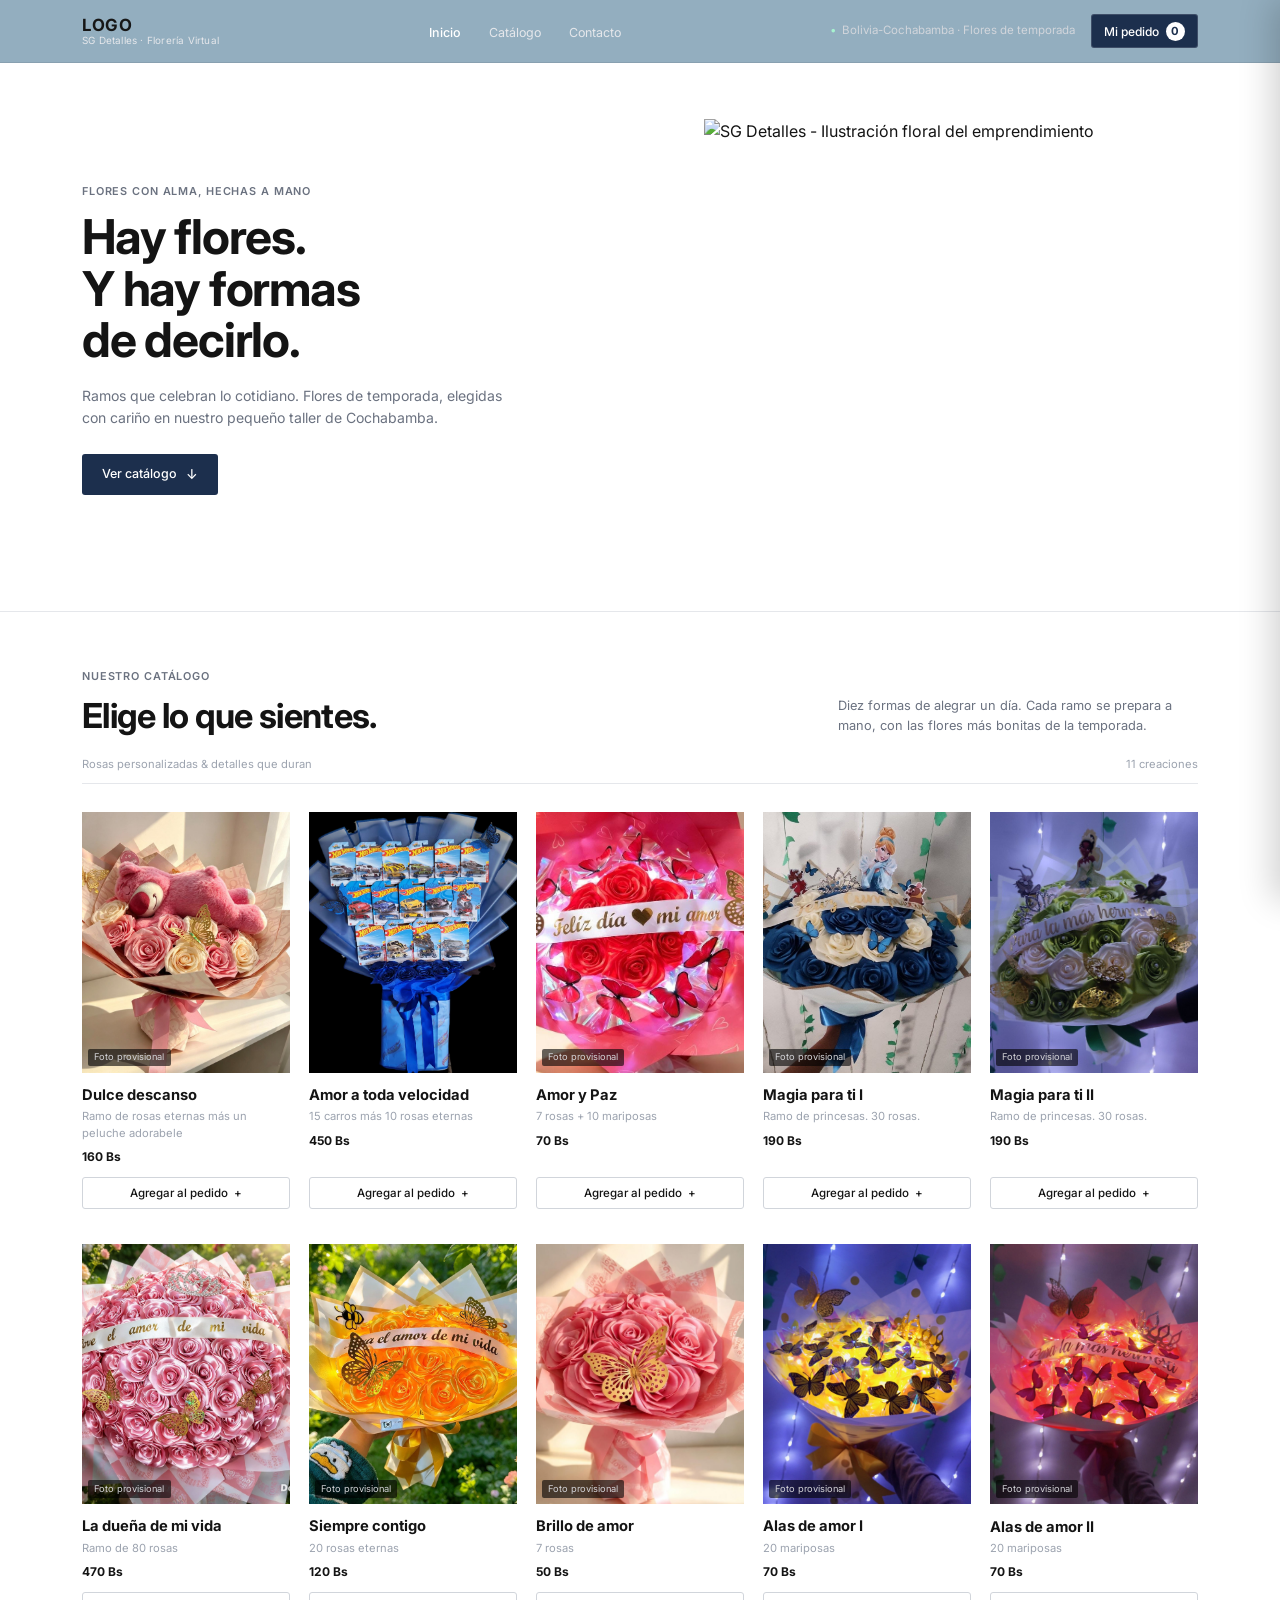
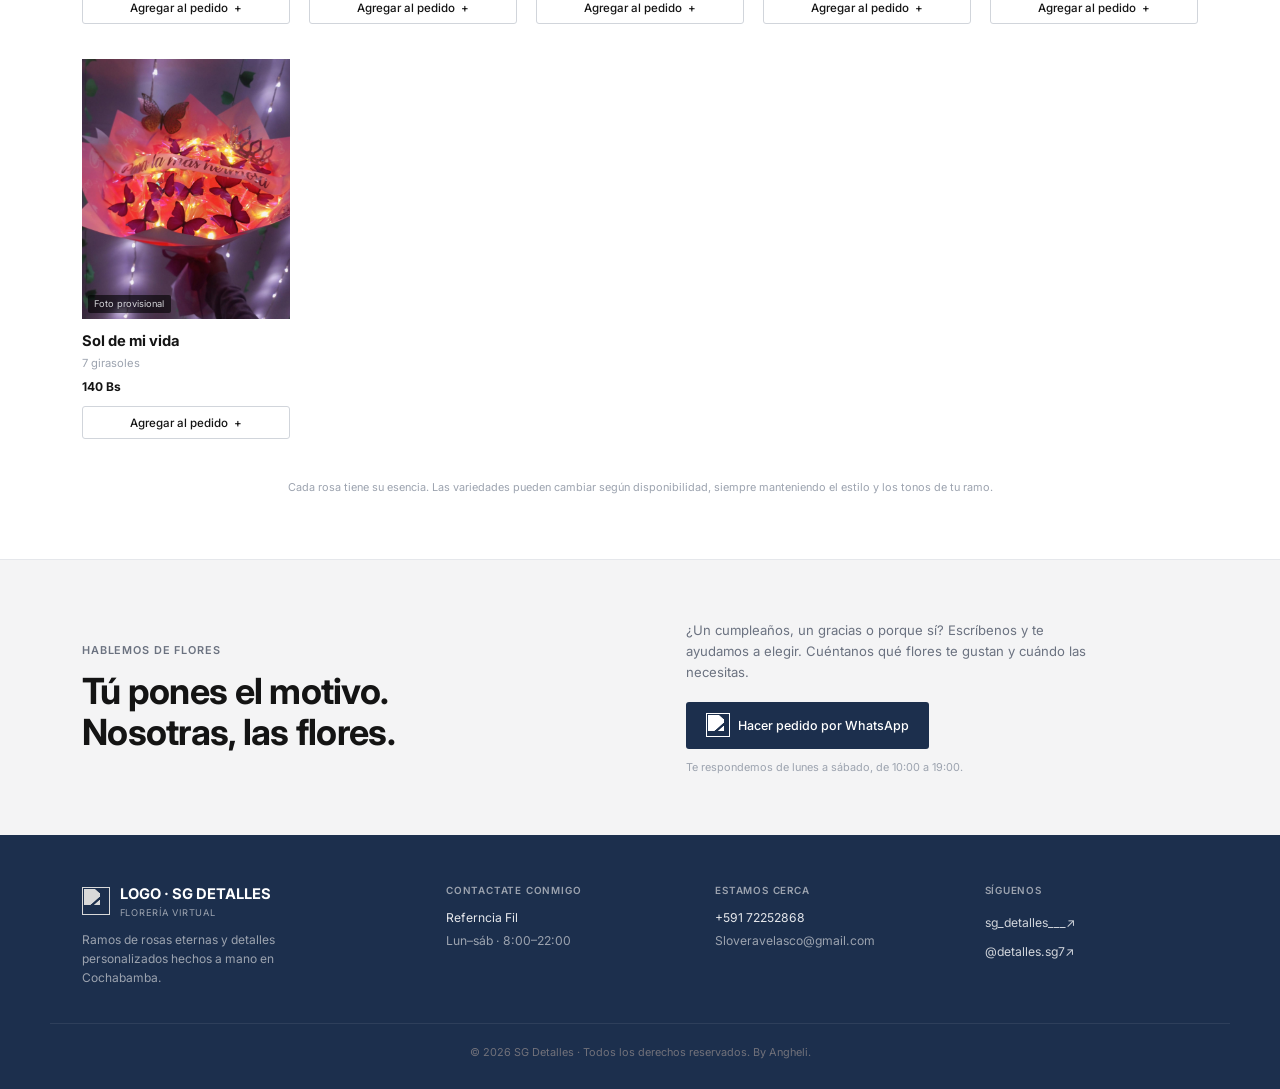
==== commit 337f59c3: "index changes" ====
--- a/Index.html
+++ b/Index.html
@@ -90,7 +90,6 @@
               class="hero-illustration-img"
               width="100" height="100"
             />
-          
       </div>
     </section>
     
@@ -128,9 +127,7 @@
                     </div>
                 </article>
         </div>
- <div id="grid-catalogo" class="catalog-grid" aria-live="polite">
-               
-        </div>
+ 
         <p class="catalog-footnote">
           Cada rosa tiene su esencia. Las variedades pueden cambiar según disponibilidad,
           siempre manteniendo el estilo y los tonos de tu ramo.
@@ -178,7 +175,7 @@
       <div class="footer-col footer-brand-col">
         <div class="footer-logo">
           <img
-            src="assets/logo/logo.png"
+            src="assets/logo/logo.svg"
             alt=""
             width="28"
             height="28"
@@ -314,7 +311,7 @@
           </h3>
 
           <div class="form-group">
-            <label for="input-dedicatoria" class="form-label">Elige una Dedicatoria<span class="optional-tag"> +10Bs adicionales</span></label>
+            <label for="input-dedicatoria" class="form-label">Elige una Dedicatoria<span class="optional-tag"> +10 Bs adicionales</span></label>
             <select
               id="input-dedicatoria"
               class="form-control">
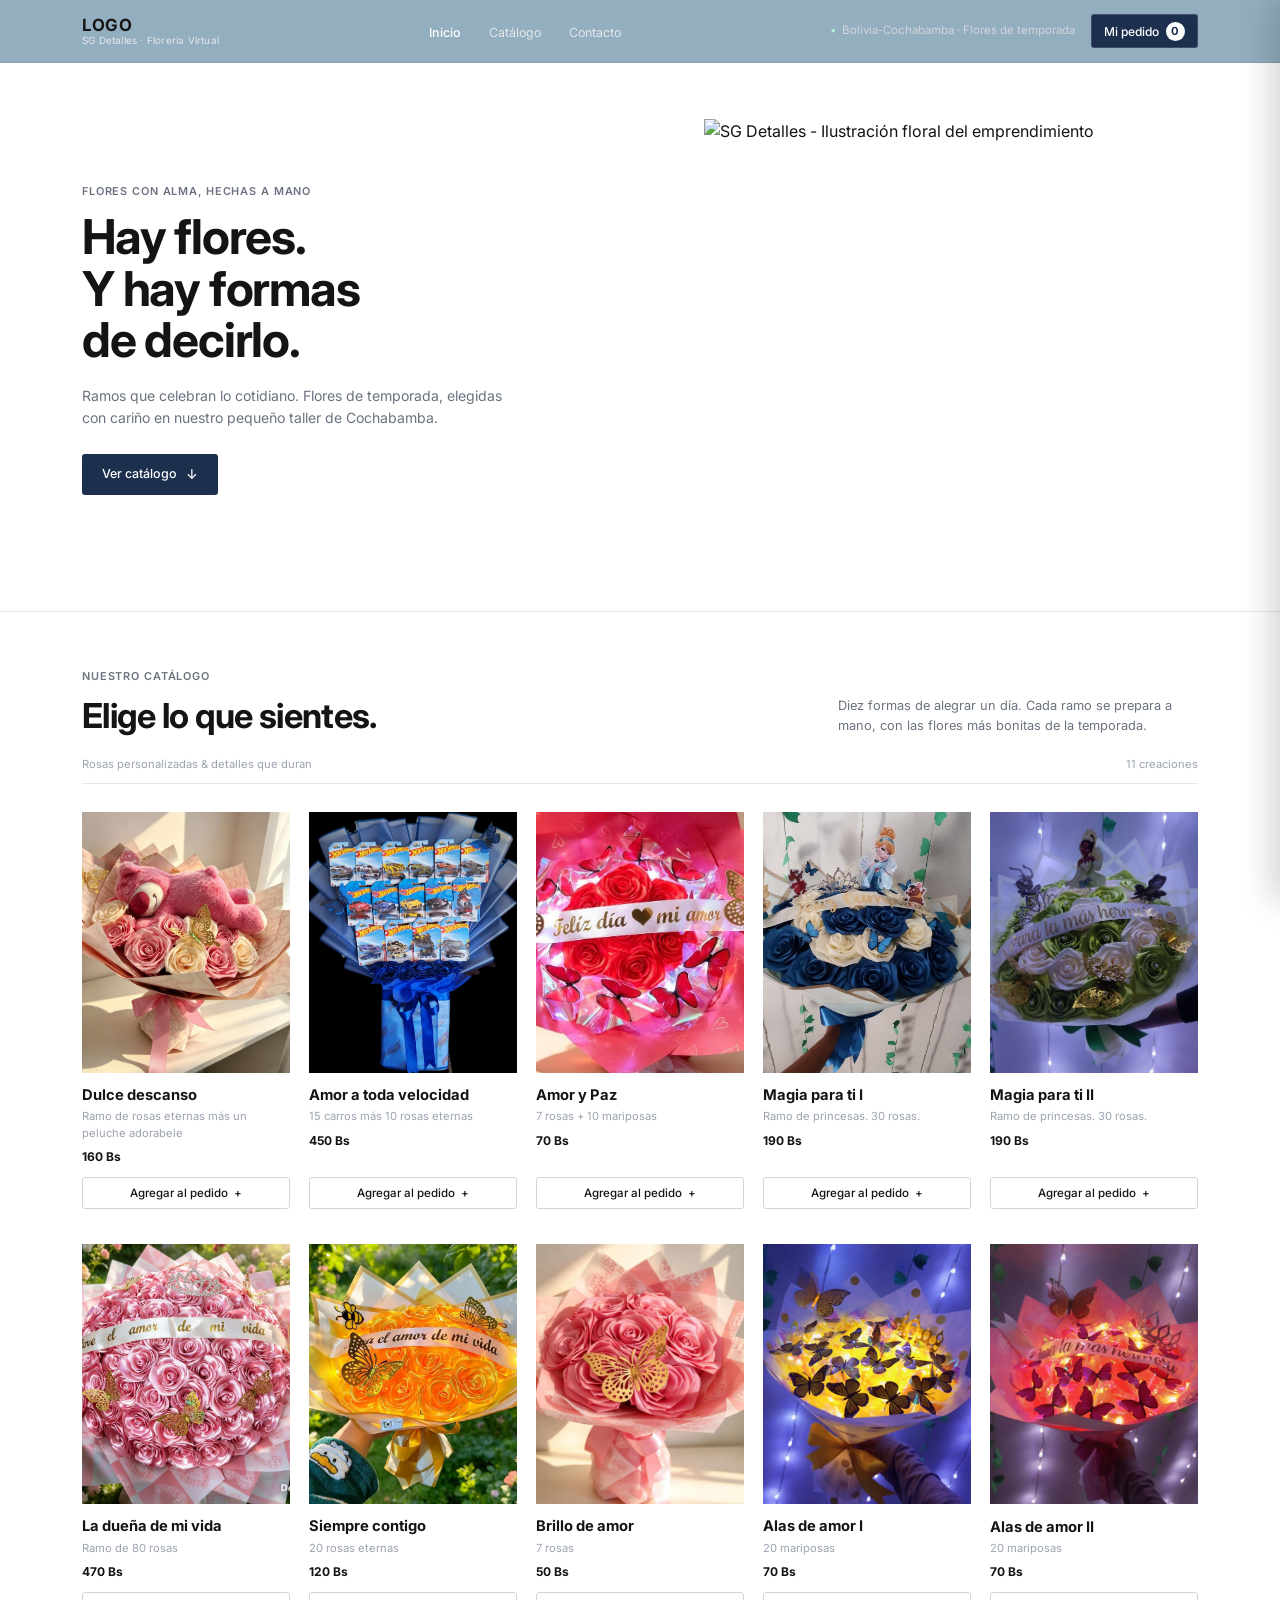
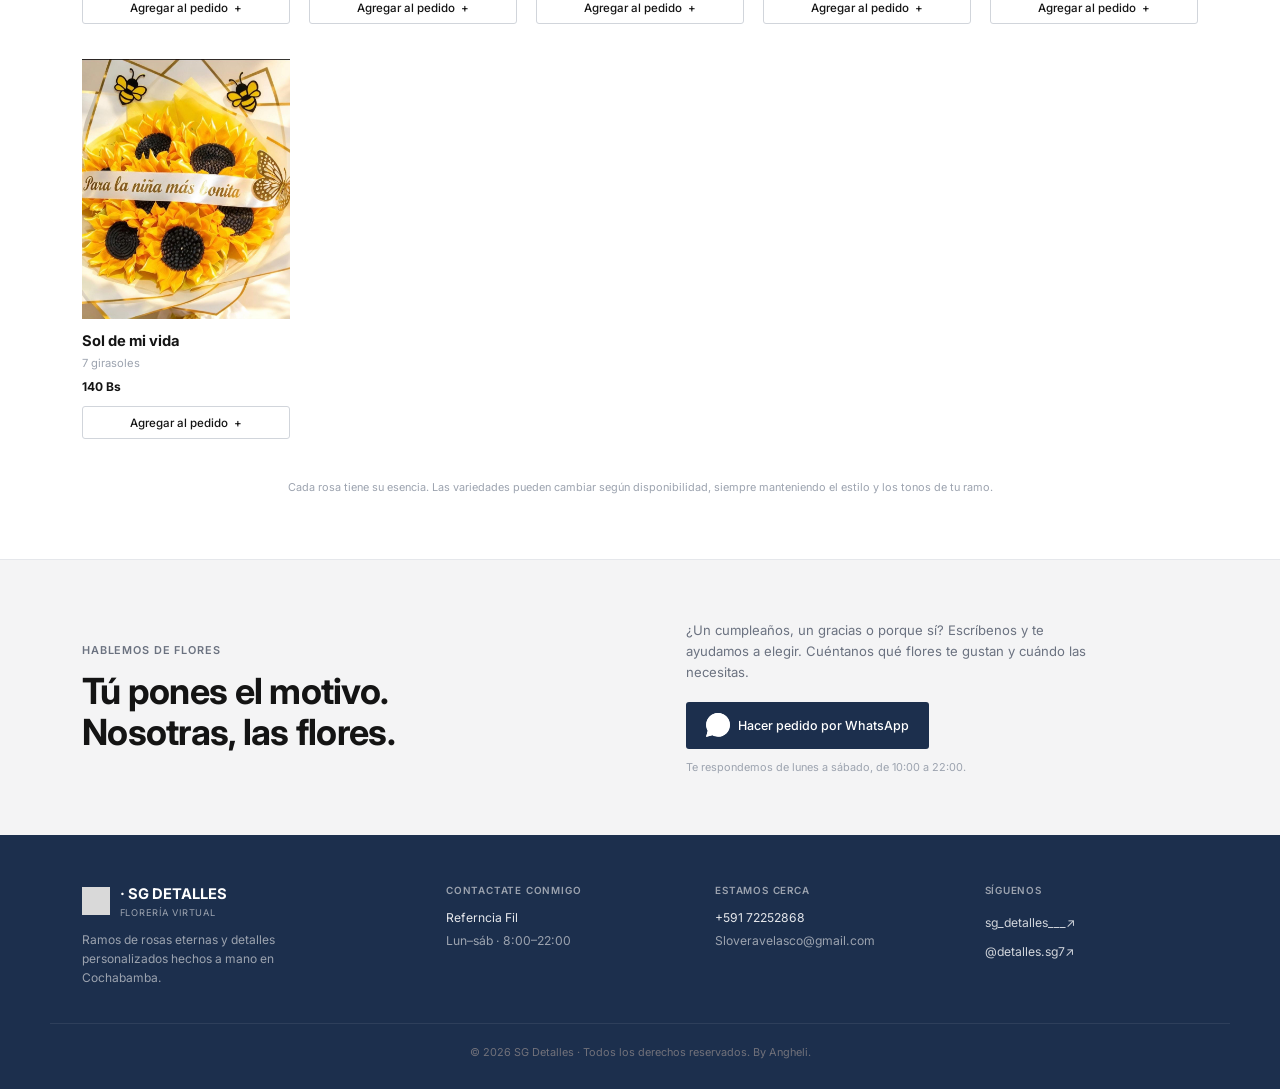
==== commit 66ccd5f3: "pequenios cambios" ====
--- a/Index.html
+++ b/Index.html
@@ -153,7 +153,7 @@
           </p>
           <button type="button" id="btn-contacto-whatsapp" class="btn-dark btn-whatsapp-cta">
             <img
-              src="assets/whatsap_icon.svg"
+              src="assets/icons/wasap.svg"
               alt=""
               width="24"
               height="24"
@@ -162,7 +162,7 @@
             <span>Hacer pedido por WhatsApp</span>
           </button>
           <p class="contact-schedule-note">
-            Te respondemos de lunes a sábado, de 10:00 a 19:00.
+            Te respondemos de lunes a sábado, de 10:00 a 22:00.
           </p>
         </div>
       </div>
@@ -175,14 +175,14 @@
       <div class="footer-col footer-brand-col">
         <div class="footer-logo">
           <img
-            src="assets/logo/logo.svg"
+            src="assets/logo/logo.jpeg"
             alt=""
             width="28"
             height="28"
             class="footer-logo-icon"
           />
           <div>
-            <strong class="footer-logo-title">LOGO · SG DETALLES</strong>
+            <strong class="footer-logo-title"> · SG DETALLES</strong>
             <span class="footer-logo-sub">FLORERÍA VIRTUAL</span>
           </div>
         </div>
@@ -193,7 +193,7 @@
 
       <div class="footer-col">
         <h3 class="footer-heading">CONTACTATE CONMIGO</h3>
-        <p id="footer-direccion" class="footer-text">Referencia "Fil Maxim"</p>
+        <p id="footer-direccion" class="footer-text">Referencia Fil Maxim</p>
         <p id="footer-horario" class="footer-text footer-muted">A coordinación</p>
       </div>
 
@@ -344,6 +344,15 @@
             </option>
 
     </select>
+          </div>
+           <div class="form-group">
+            <form action="">
+            <label for="input-luces-led" class="form-label">Luces led</label>
+            <label>
+              <input type="checkbox" name="opcion1" value="si" />
+              Si
+            </label>
+             </form>
           </div>
 
           <div class="form-group">
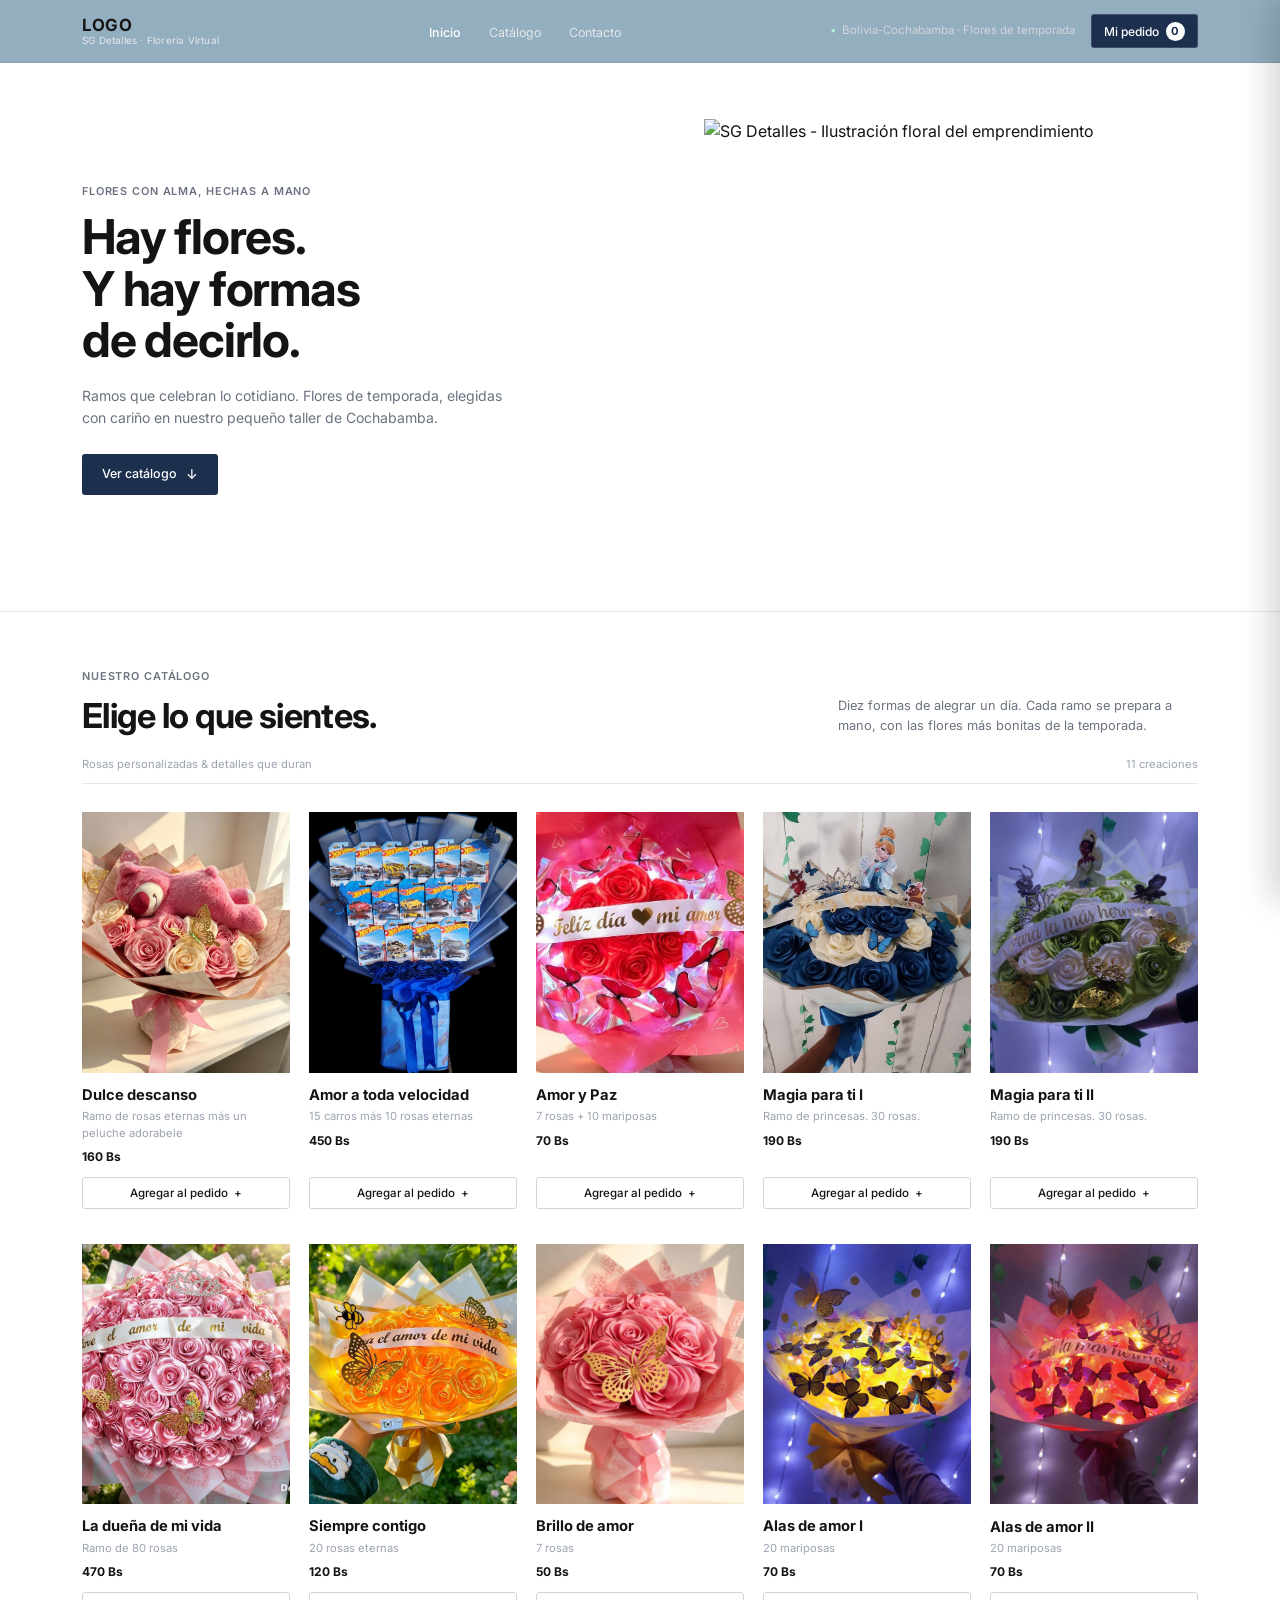
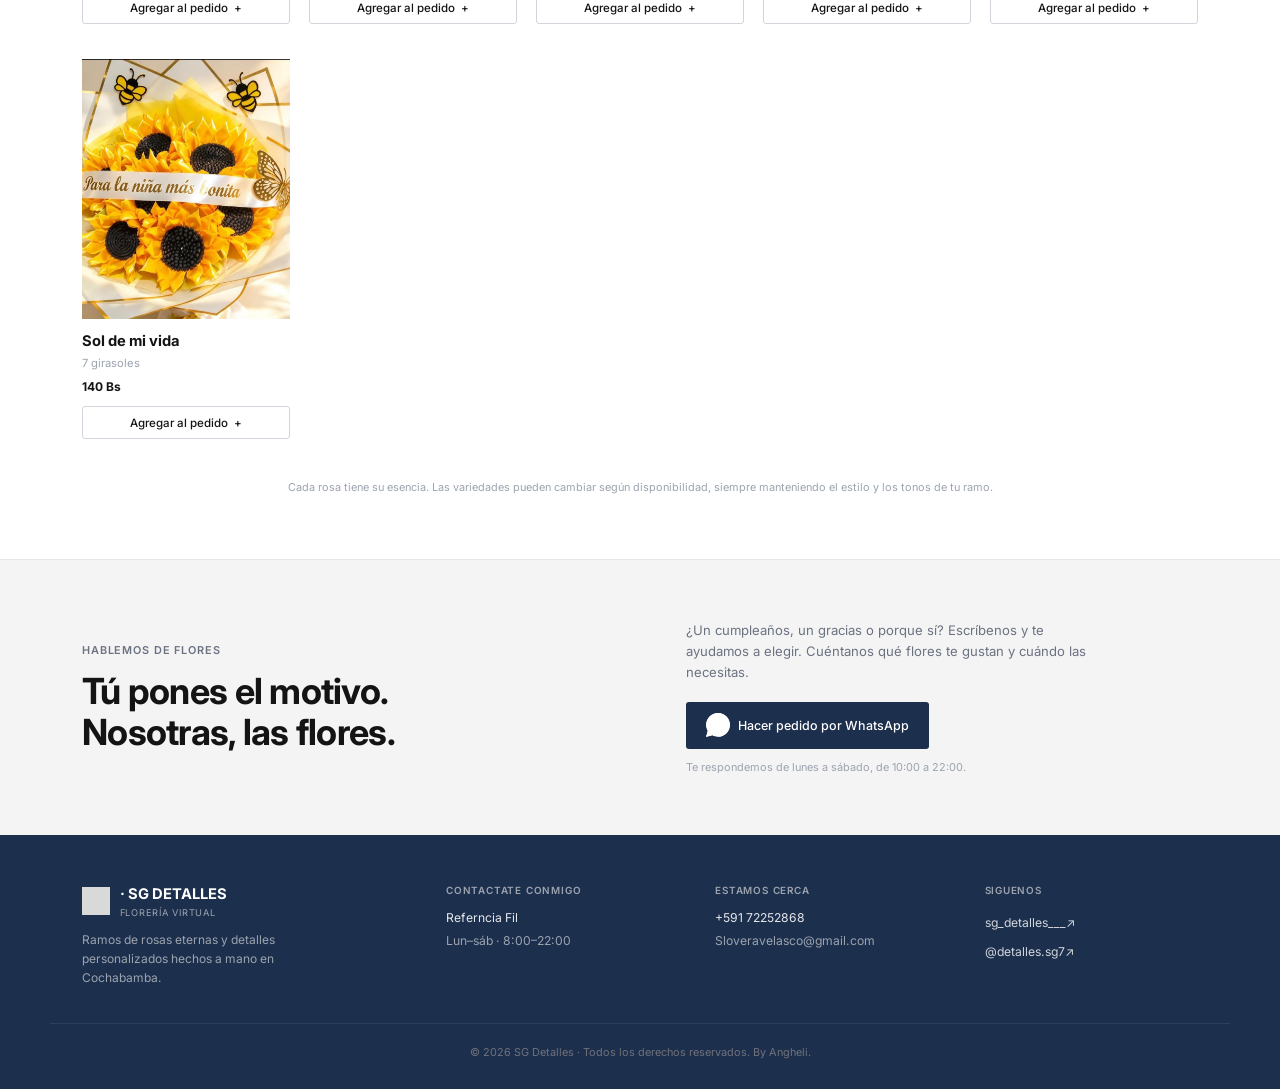
==== commit 39aa7e74: "dedicatoria and leds add" ====
--- a/Index.html
+++ b/Index.html
@@ -8,7 +8,7 @@
     name="description"
     content="Ramos que celebran lo cotidiano. Flores de temporada y detalles personalizados hechos a mano en nuestro pequeño taller de Cochabamba."
   />
-  <!-- Tipografías Google Fonts limpias y elegantes acordes al diseño de Figma -->
+<!-- Tipografías Google Fonts limpias y elegantes -->
   <link rel="preconnect" href="https://fonts.googleapis.com" />
   <link rel="preconnect" href="https://fonts.gstatic.com" crossorigin />
   <link
@@ -204,7 +204,7 @@
       </div>
 
       <div class="footer-col">
-        <h3 class="footer-heading">SÍGUENOS</h3>
+        <h3 class="footer-heading">SIGUENOS</h3>
         <ul class="footer-social-list">
           <li>
             <a href="https://www.instagram.com/sg_detalles___?dlrf=ZndmOXdodWR2bmZ1" class="footer-social-link">
@@ -279,7 +279,7 @@
       <div id="pedido-vacio-mensaje" class="empty-cart-box">
         <p class="empty-cart-title">Tu pedido está vacío por ahora.</p>
         <p class="empty-cart-sub">
-          Explora el catálogo y pulsa «Agregar al pedido» en los ramos que más te gusten.
+          Explora el catálogo y pulsa "Agregar al pedido" en los ramos que más te gusten.
         </p>
       </div>
 
@@ -310,50 +310,7 @@
             2. Personalización del pedido <span class="optional-tag">(Opcional)</span>
           </h3>
 
-          <div class="form-group">
-            <label for="input-dedicatoria" class="form-label">Elige una Dedicatoria<span class="optional-tag"> +10 Bs adicionales</span></label>
-            <select
-              id="input-dedicatoria"
-              class="form-control">
-            <option value="feliz cumpleaños">
-              FELIZ CUMPLEAÑOS
-            </option>
-            <option value="feliz aniversario">
-              FELIZ ANIVERSARIO
-            </option>
-            <option value="quieres ser mi novia">
-              ¿QUIERES SER MI NOVIA?
-            </option>
-            <option value="para mi princesa">
-              PARA MI PRINCESA<p>&#128147;</p>
-            </option>
-            <option value="para la mas hermosa">
-              PARA LAS MAS HERMOSA
-            </option>
-            <option value="para la niña mas bonita">
-              PARA LA NIÑA MAS BONITA
-            </option>
-            <option value="feliz dia del amor">
-              FELIZ DIA DEL AMOR<p>&#128147;</p>
-            </option>
-            <option value="felelicidades mi amor">
-              FELICIDADES MI AMOR
-            </option>
-            <option value="te amo mi reyna">
-              TE AMO MI REYNA<p>&#x2665;</p>
-            </option>
-
-    </select>
-          </div>
-           <div class="form-group">
-            <form action="">
-            <label for="input-luces-led" class="form-label">Luces led</label>
-            <label>
-              <input type="checkbox" name="opcion1" value="si" />
-              Si
-            </label>
-             </form>
-          </div>
+          
 
           <div class="form-group">
             <label for="input-colores" class="form-label">Colores preferidos</label>
@@ -422,7 +379,7 @@
               Franja horaria preferida
             </label>
             <select id="select-franja-horaria" class="form-control">
-              <option value="Mañana (10:00 - 13:00)">Previa coordiación</option>
+              <option value="Mañana (10:00 - 13:00)">Previa coordinación</option>
               <option value="Mediodía / Tarde (13:00 - 16:00)">
                 Mediodía / Tarde (13:00 - 16:00)
               </option>
--- a/css/styles.css
+++ b/css/styles.css
@@ -1231,3 +1231,53 @@
     grid-template-columns: 1fr;
   }
 }
+
+
+/* ==========================================================================
+   DETALLES ADICIONALES POR PRODUCTO EN EL CARRITO
+   ========================================================================== */
+
+.cart-item-extras {
+  margin: 0.4rem 0 0.5rem;
+  padding: 0.45rem 0;
+  border-top: 1px dashed var(--color-border);
+  border-bottom: 1px dashed var(--color-border);
+}
+
+.cart-item-extras-title {
+  font-size: 0.7rem;
+  font-weight: 600;
+  color: var(--color-text-muted);
+  margin-bottom: 0.35rem;
+}
+
+.cart-extra-group {
+  margin-bottom: 0.35rem;
+}
+
+.cart-extra-group:last-child {
+  margin-bottom: 0;
+}
+
+.cart-extra-check-label {
+  display: inline-flex;
+  align-items: center;
+  gap: 0.4rem;
+  font-size: 0.74rem;
+  font-weight: 500;
+  color: var(--color-text);
+  cursor: pointer;
+}
+
+.cart-extra-select {
+  margin-top: 0.25rem;
+  padding: 0.32rem 0.5rem;
+  font-size: 0.72rem;
+}
+
+.cart-item-extras-active {
+  font-size: 0.71rem;
+  font-weight: 600;
+  color: var(--color-accent-green);
+  margin-bottom: 0.4rem;
+}
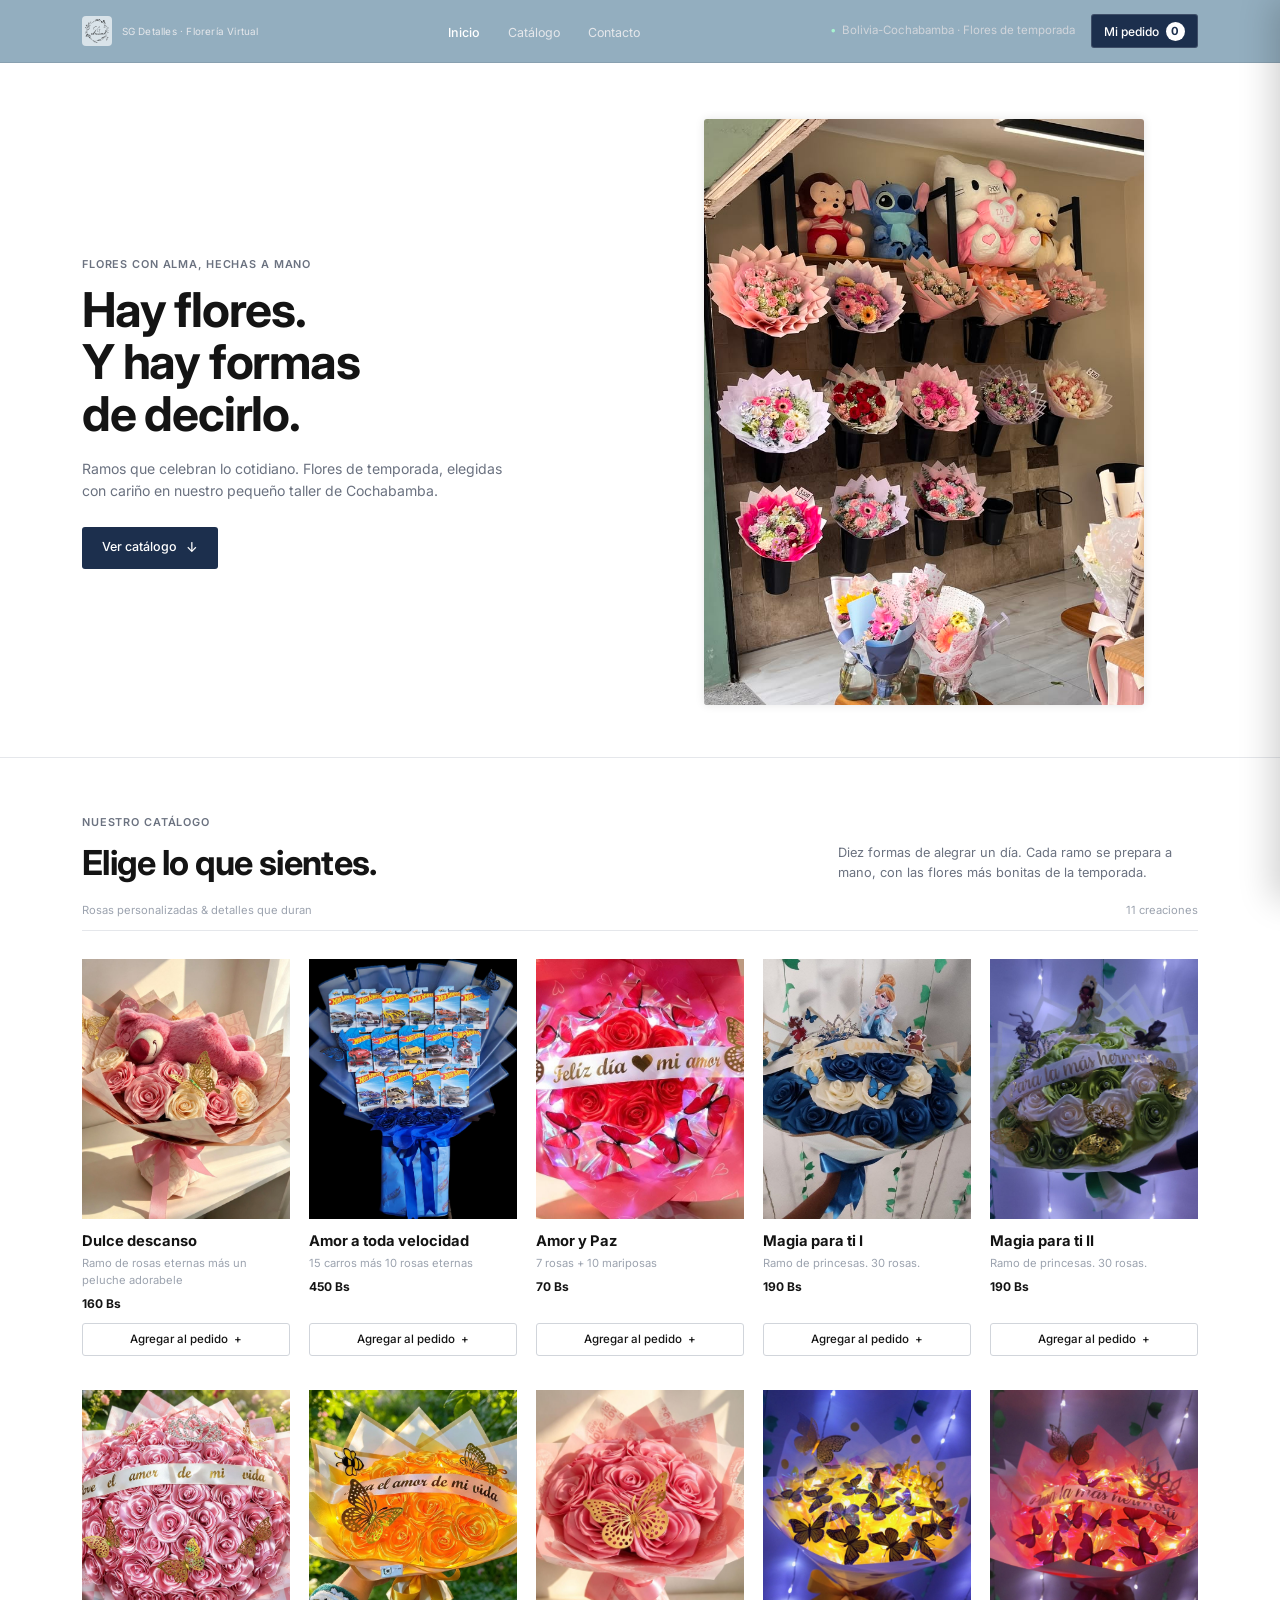
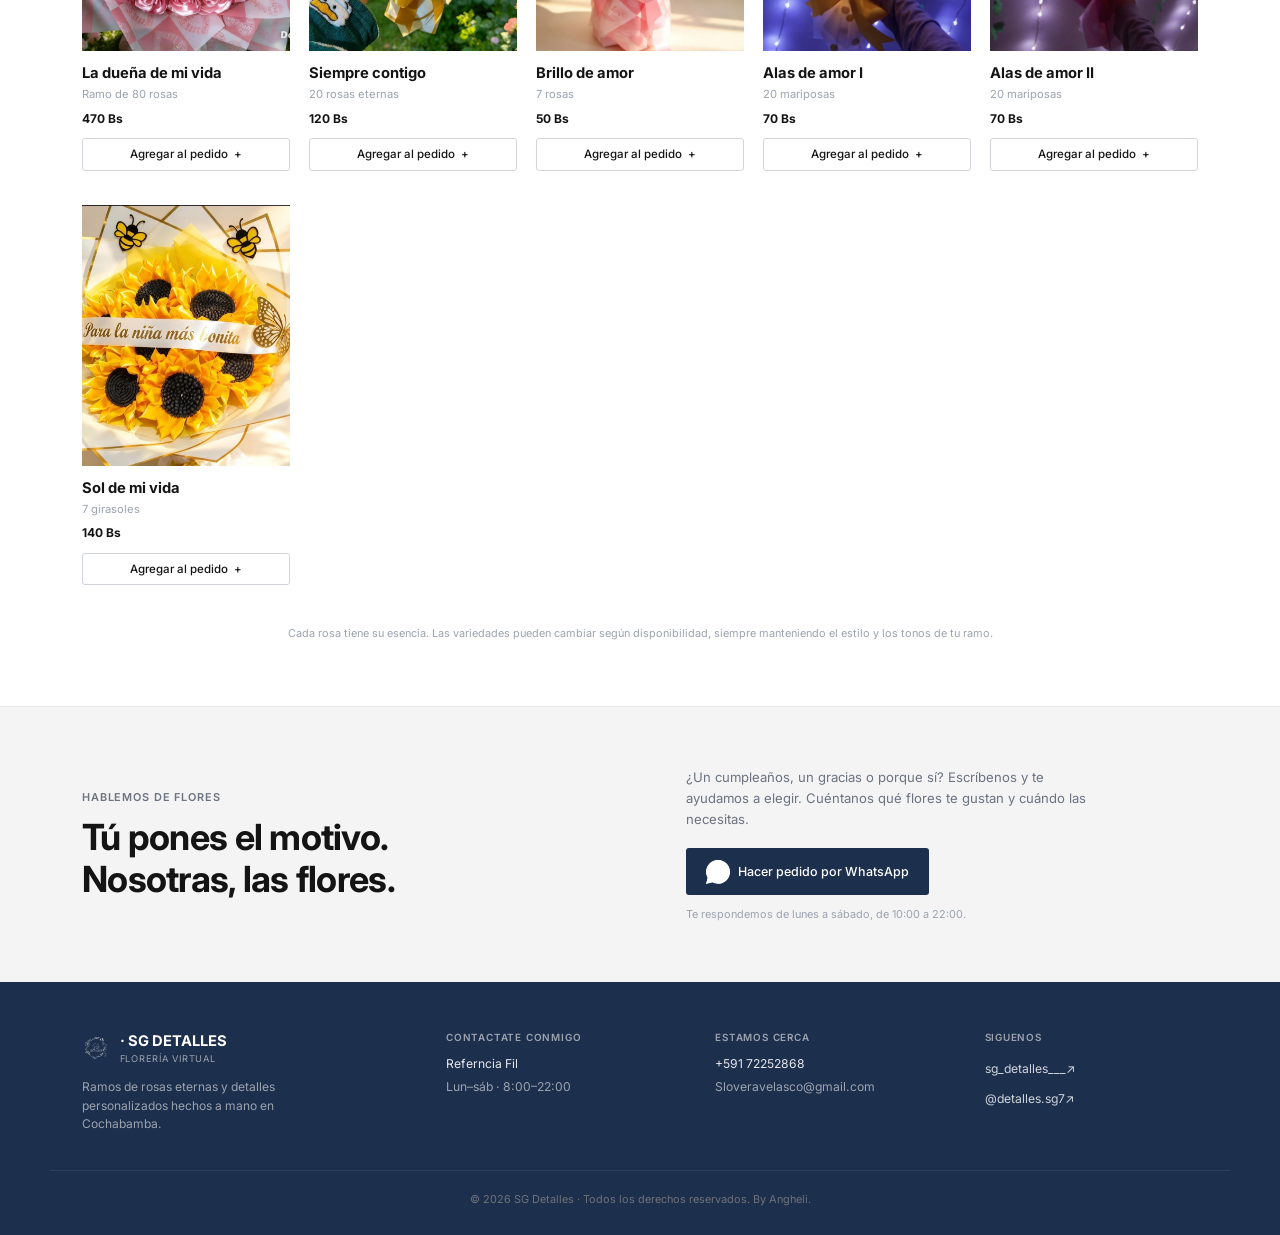
==== commit 7c77b92a: "add last changes" ====
--- a/Index.html
+++ b/Index.html
@@ -23,10 +23,10 @@
     <div class="container header-inner">
       <a href="#inicio" class="brand-logo" aria-label="SG Detalles - Inicio">
         <span class="brand-icon" aria-hidden="true">
-          <img src="assets/logo/logo.jpeg" alt="" width="40" height="40" />
+          <img src="assets/logo/logo.svg" alt="" width="40" height="40" />
         </span>
         <span class="brand-text">
-          <strong class="brand-title">LOGO</strong>
+          
           <small class="brand-subtitle">SG Detalles · Florería Virtual</small>
         </span>
       </a>
@@ -85,7 +85,7 @@
         <div class="hero-visual">
           <div class="hero-illustration-frame">
             <img
-              src="assets/.jpeg"
+              src="assets/imagenes/floresref.jpg"
               alt="SG Detalles - Ilustración floral del emprendimiento"
               class="hero-illustration-img"
               width="100" height="100"
@@ -175,7 +175,7 @@
       <div class="footer-col footer-brand-col">
         <div class="footer-logo">
           <img
-            src="assets/logo/logo.jpeg"
+            src="assets/logo/logo.svg"
             alt=""
             width="28"
             height="28"
@@ -415,7 +415,7 @@
         disabled
       >
         <img
-          src="assets/whatsap_icon.svg"
+          src="assets/wasap.svg"
           alt=""
           width="18"
           height="18"
--- a/css/styles.css
+++ b/css/styles.css
@@ -110,7 +110,7 @@
 }
 
 .brand-icon {
-  display: none;
+  display: inline-flex;
   width: 30px;
   height: 30px;
   border-radius: 4px;
@@ -301,12 +301,15 @@
   display: flex;
   justify-content: center;
   align-items: center;
+  border-radius: var(--radius-sm);  
 }
 
 .hero-illustration-img {
   width: 100%;
   height: auto;
   object-fit: contain;
+  border-radius: var(--radius-sm);
+  box-shadow: 0 0 10px rgba(0, 0, 0, 0.1);
 }
 
 /* ==========================================================================
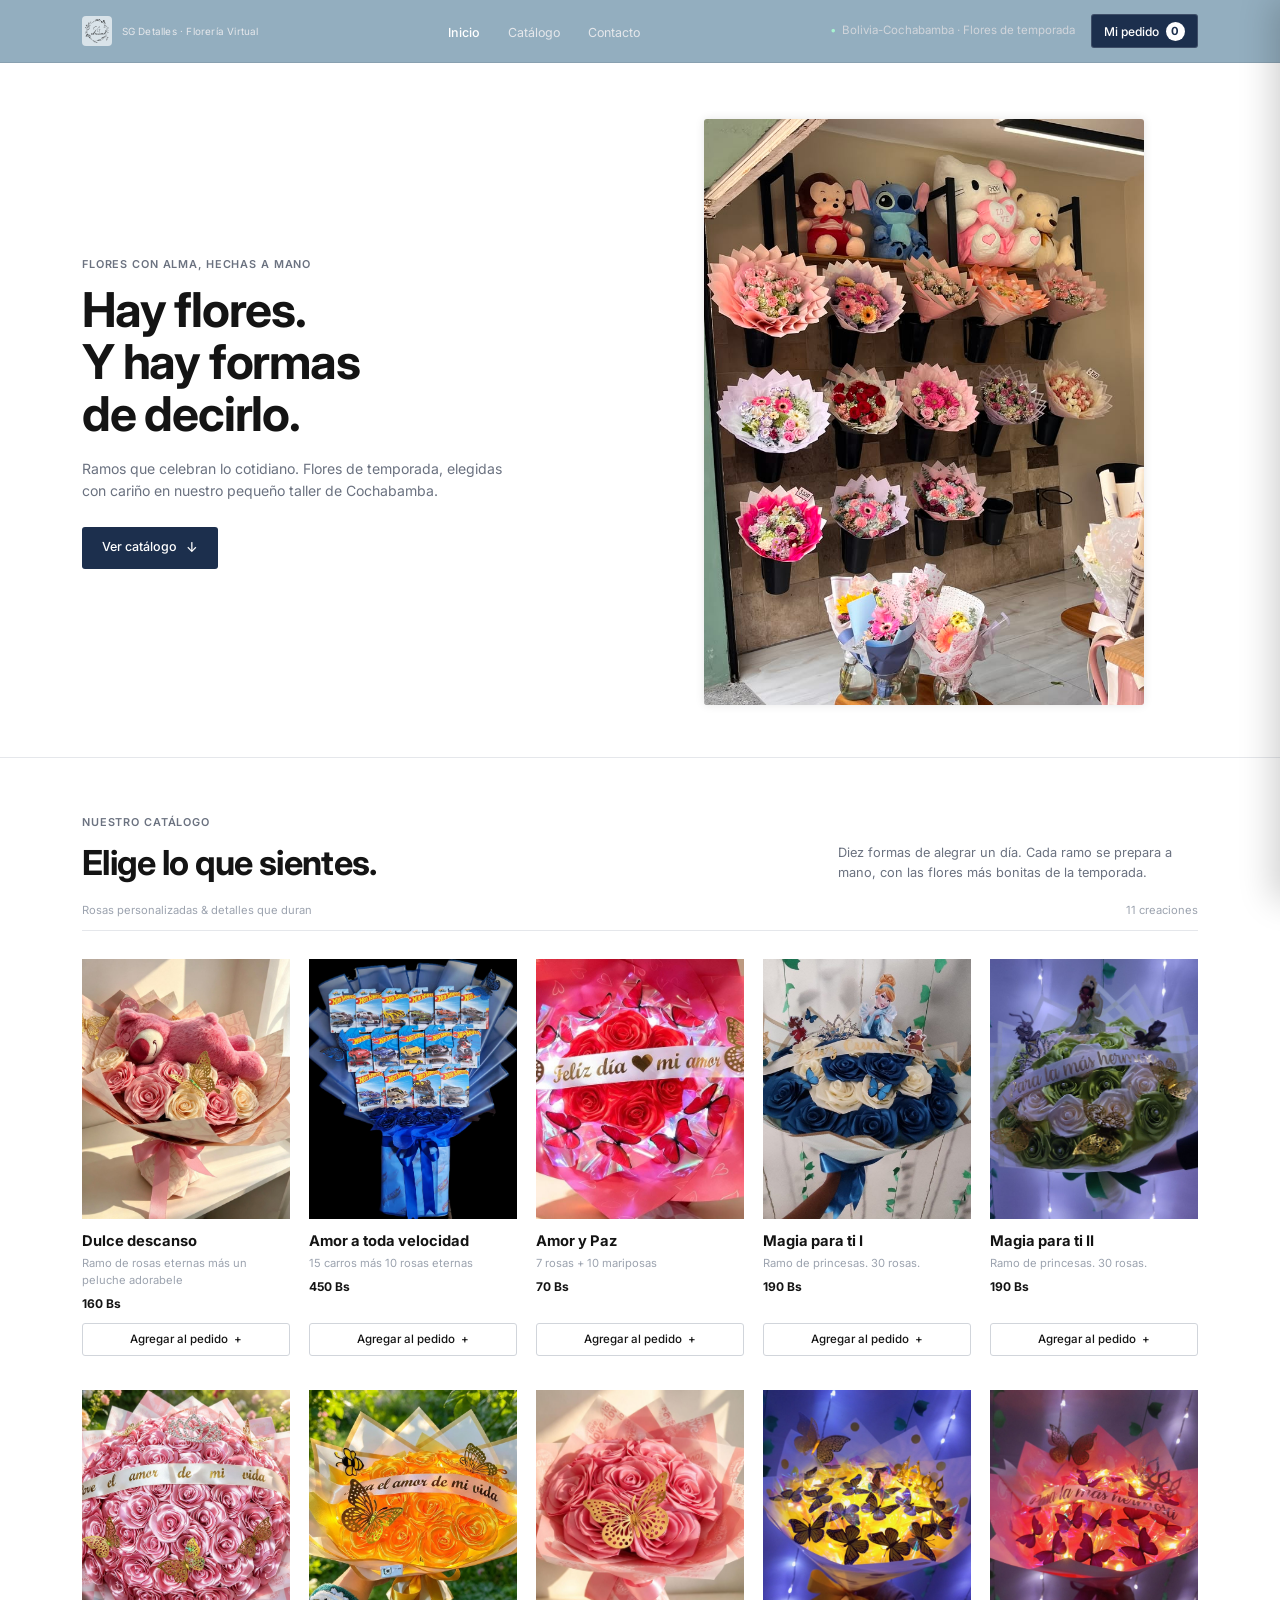
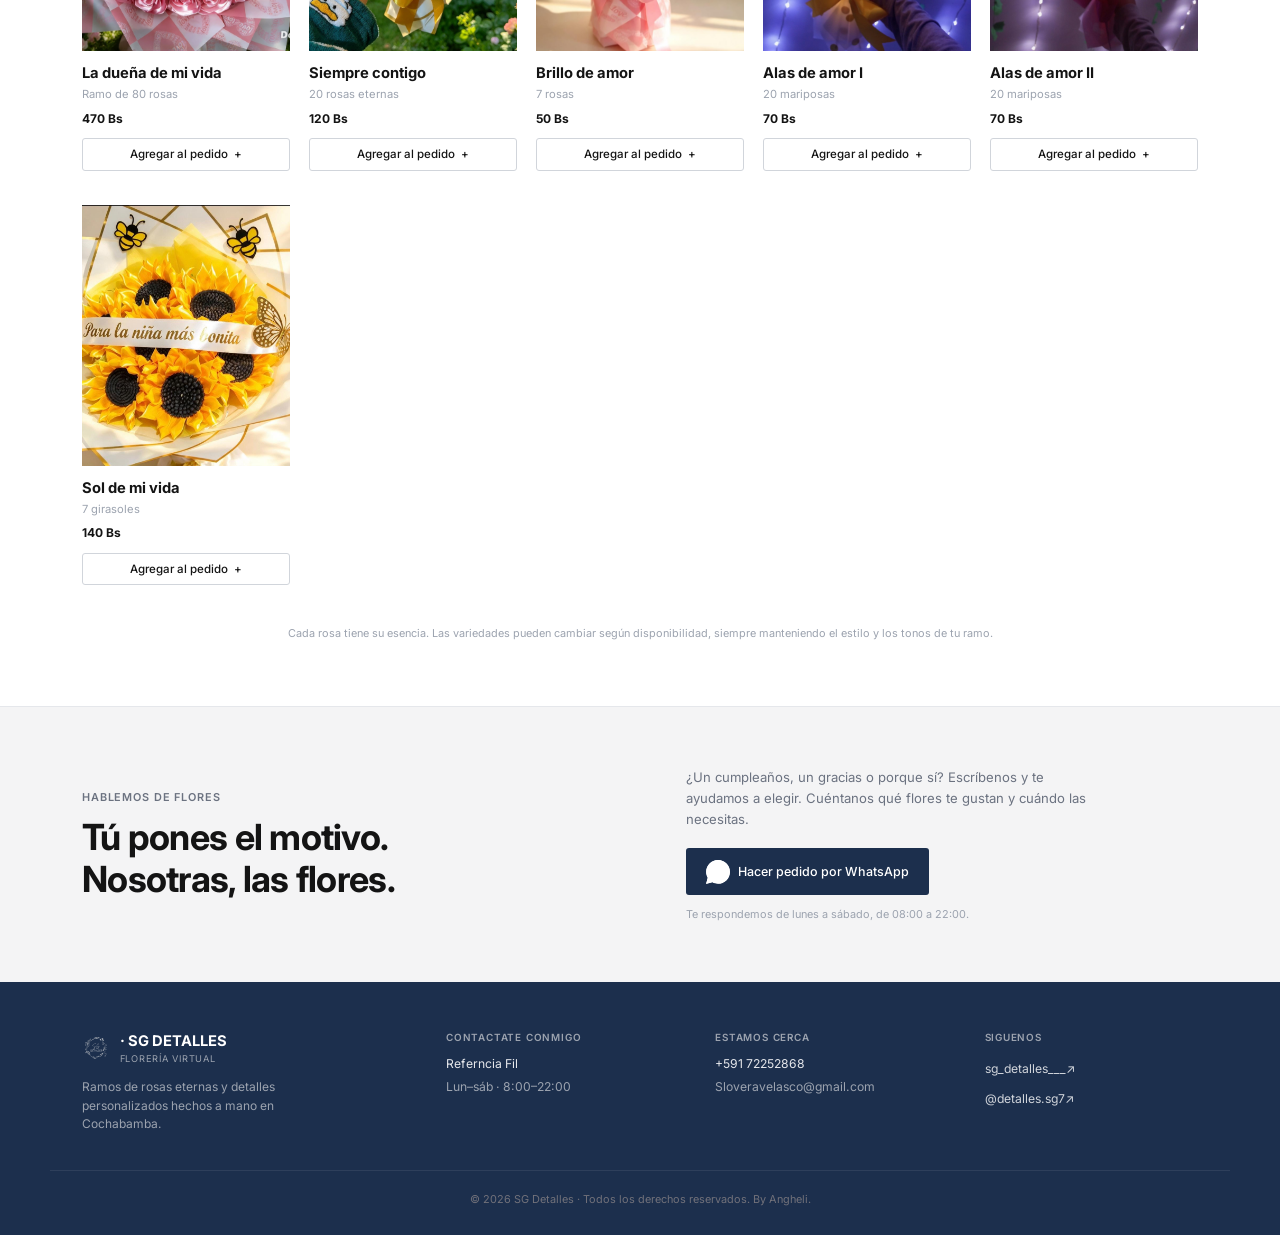
==== commit 00b5509e: "horario" ====
--- a/Index.html
+++ b/Index.html
@@ -85,7 +85,7 @@
         <div class="hero-visual">
           <div class="hero-illustration-frame">
             <img
-              src="assets/imagenes/floresref.jpg"
+              src="assets/imagenes/floresref.jpg  "
               alt="SG Detalles - Ilustración floral del emprendimiento"
               class="hero-illustration-img"
               width="100" height="100"
@@ -162,7 +162,7 @@
             <span>Hacer pedido por WhatsApp</span>
           </button>
           <p class="contact-schedule-note">
-            Te respondemos de lunes a sábado, de 10:00 a 22:00.
+            Te respondemos de lunes a sábado, de 08:00 a 22:00.
           </p>
         </div>
       </div>
